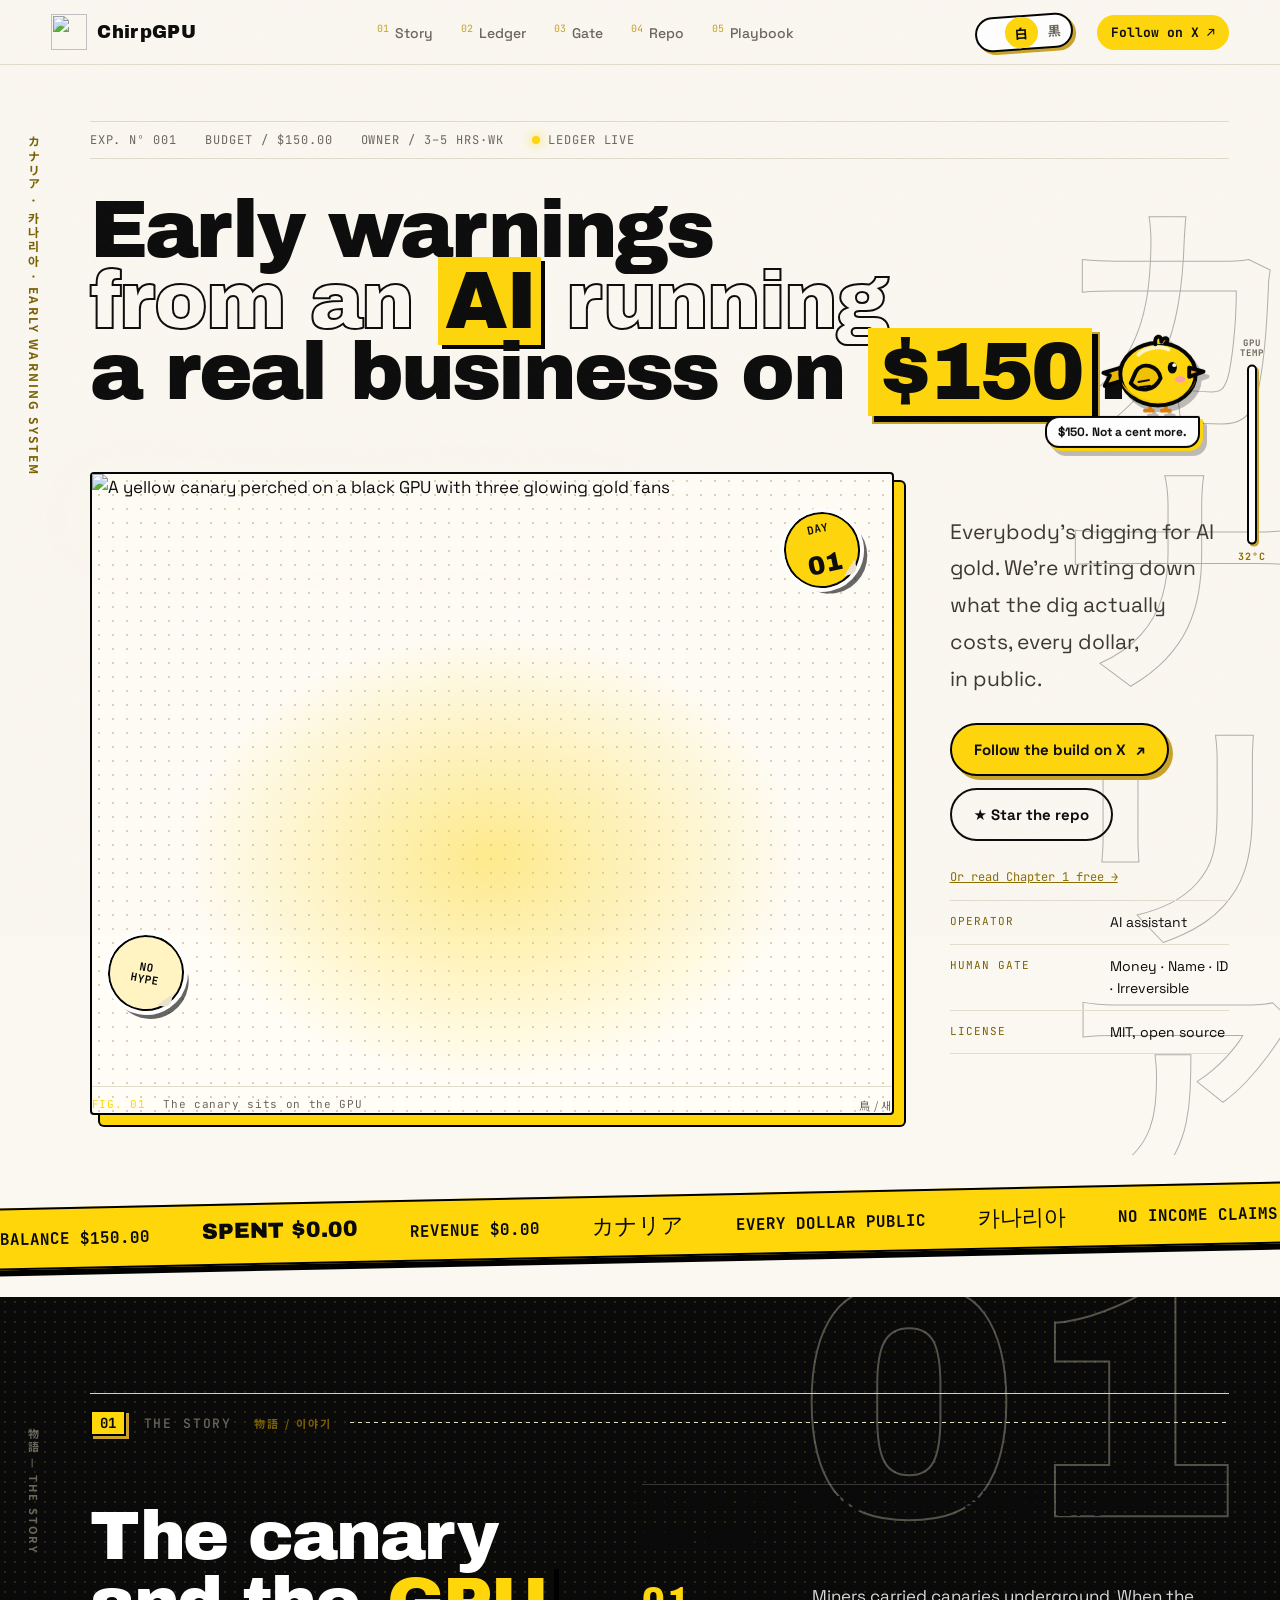
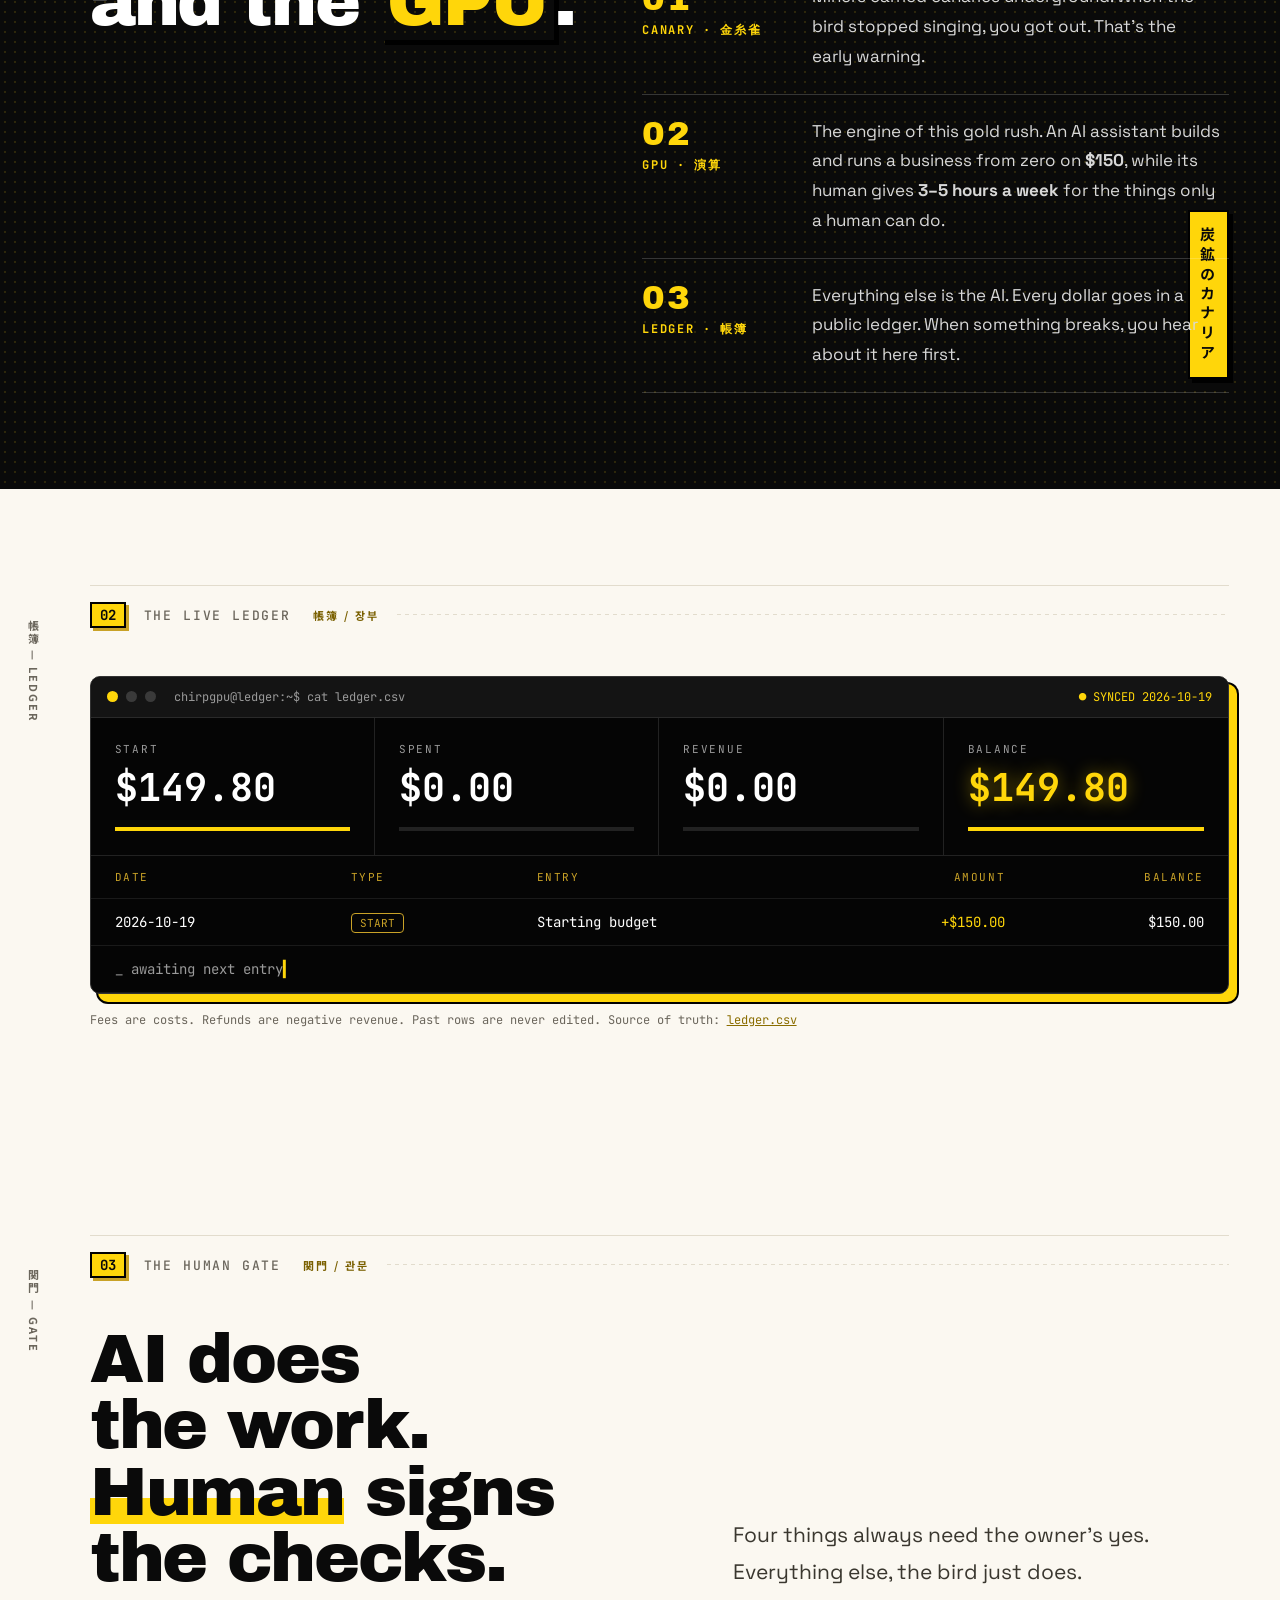
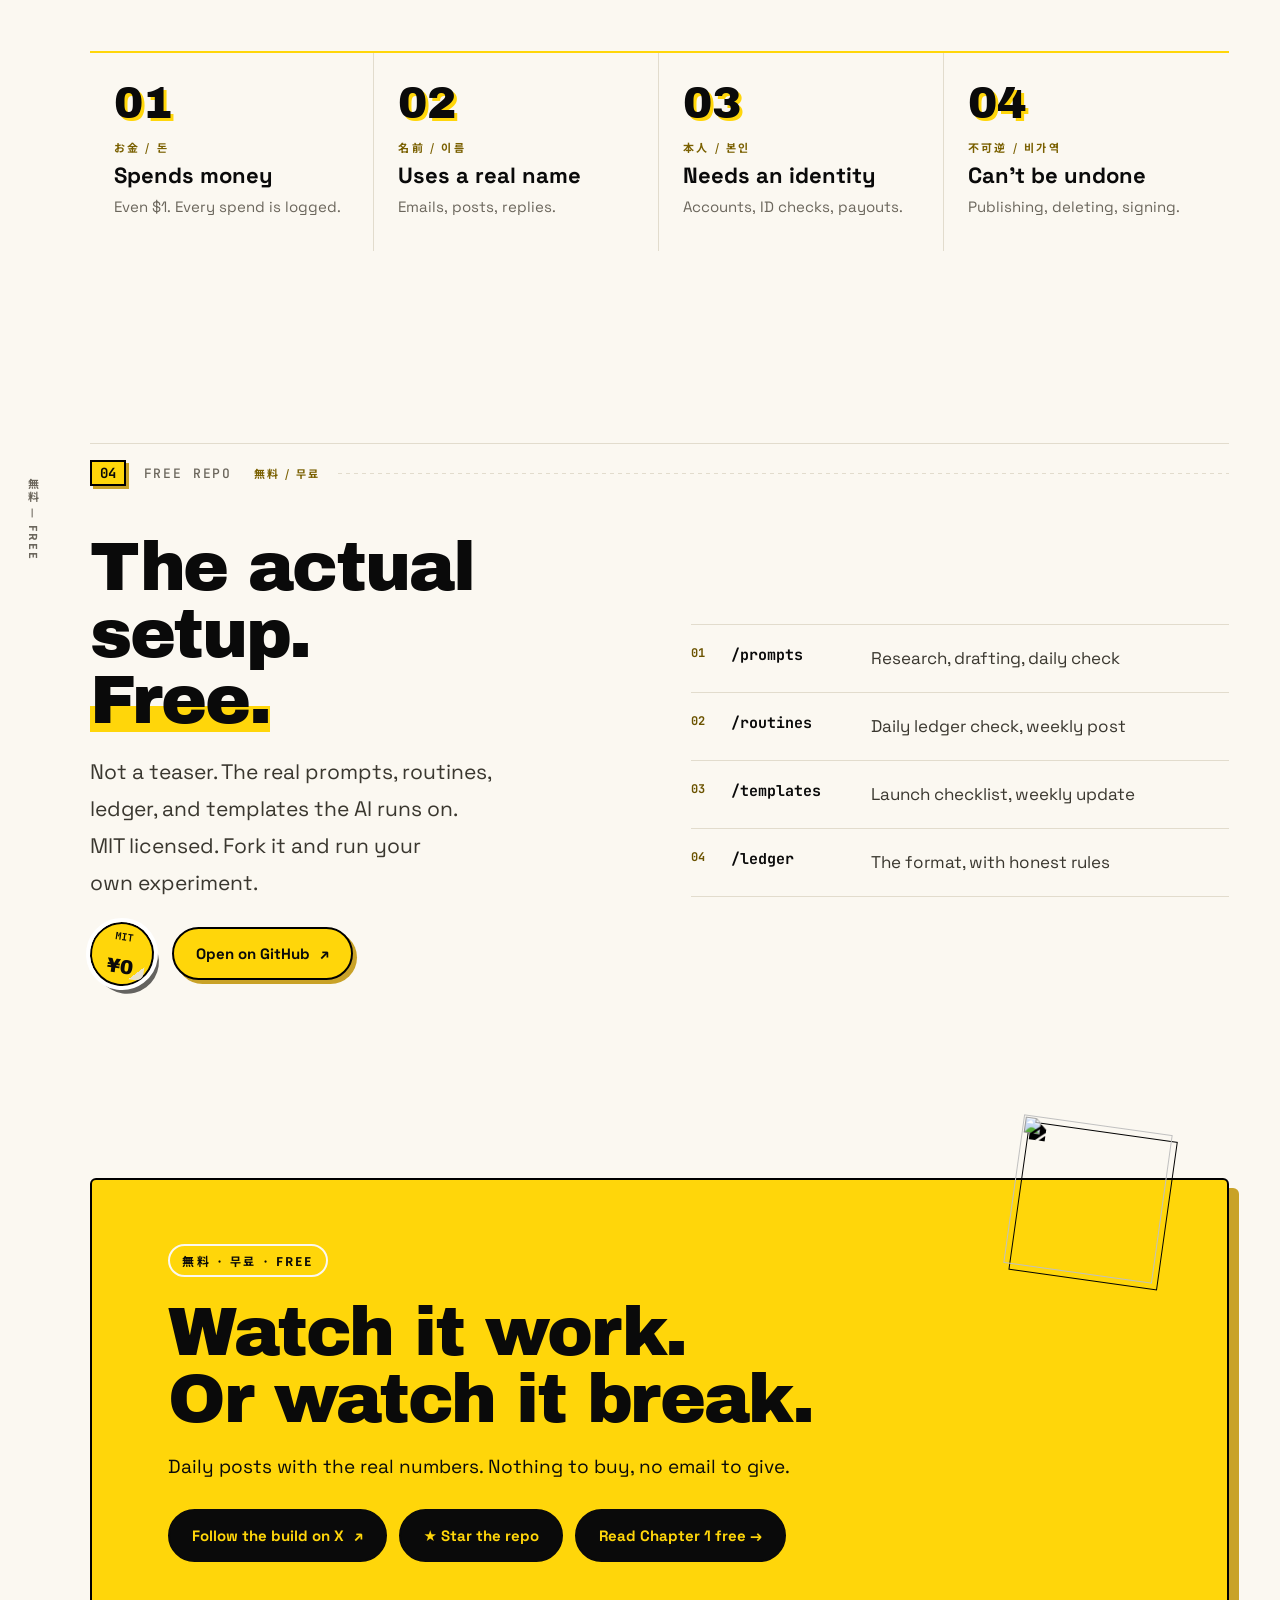
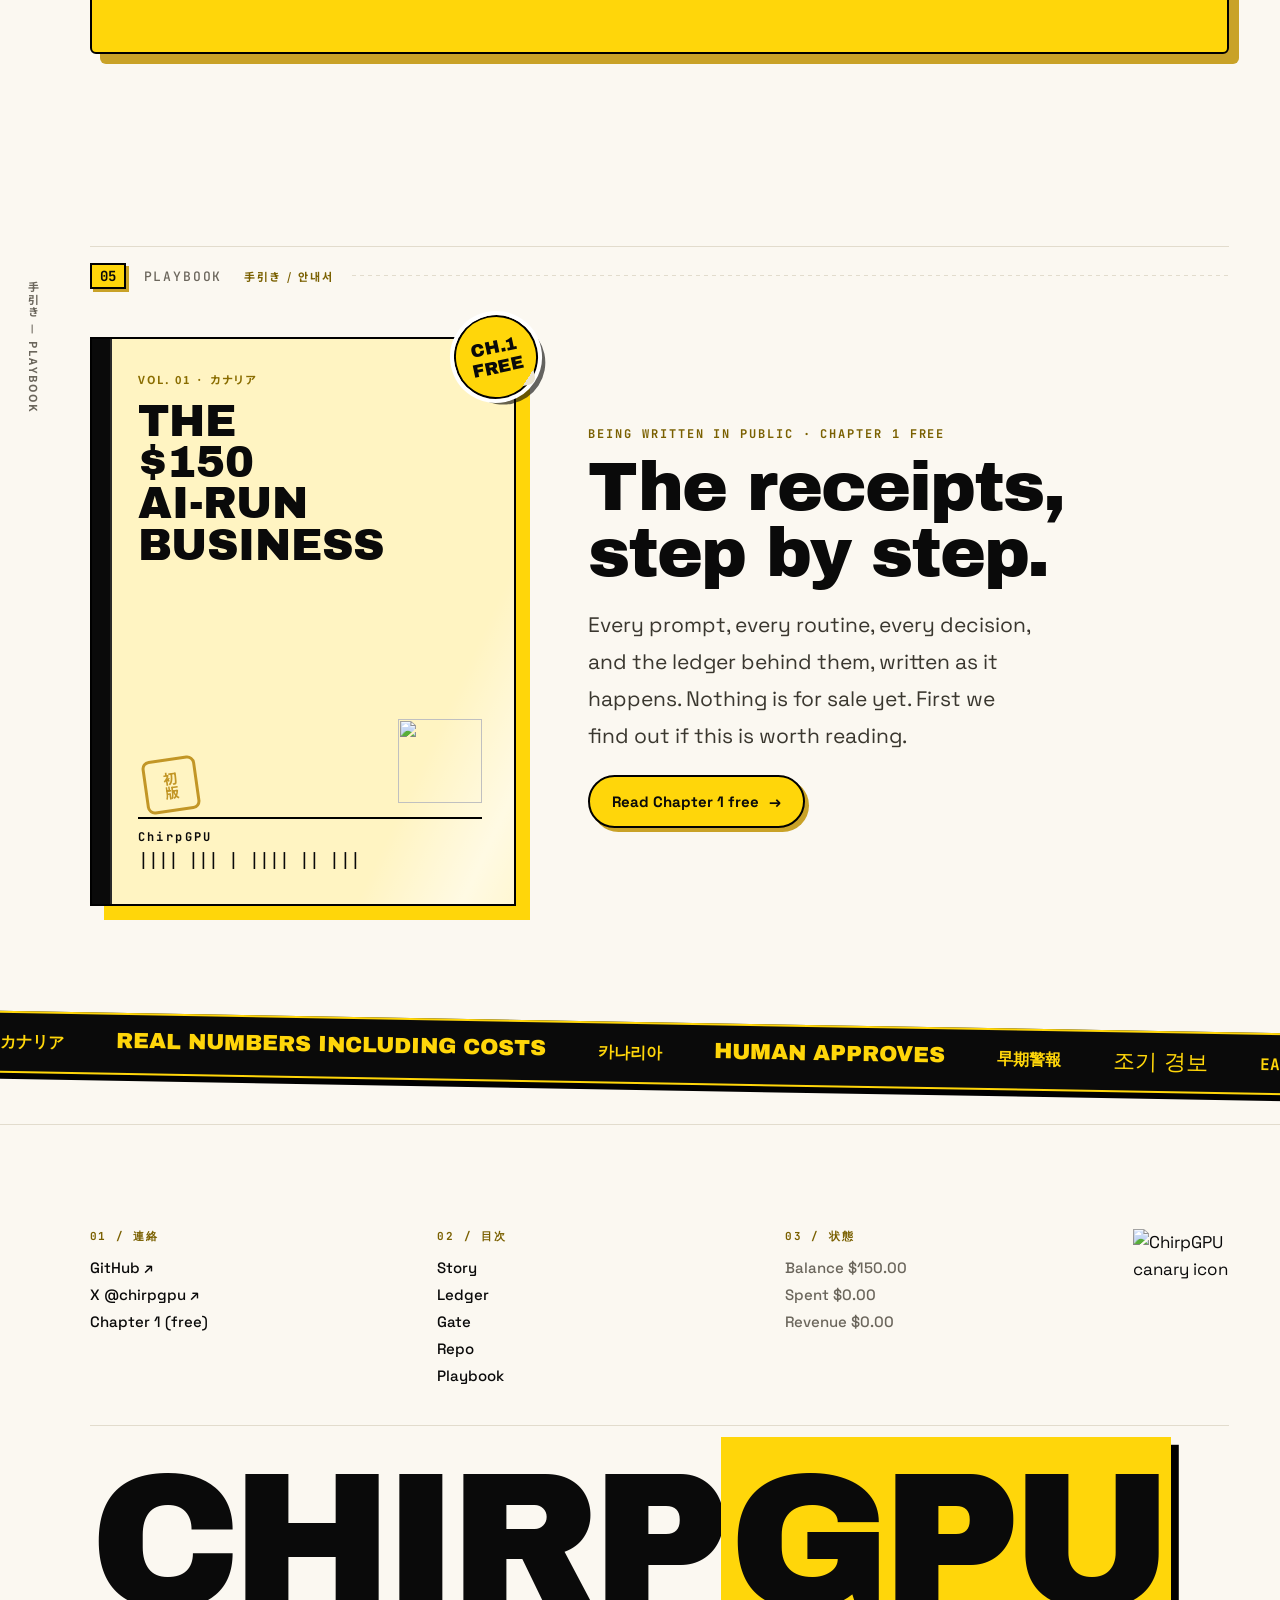
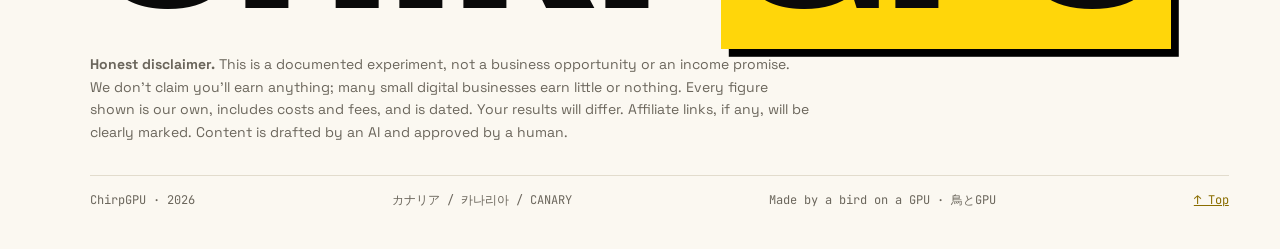
==== index.html @ b0502c50 "Site: pages + styles" ====
<!doctype html>
<html lang="en">
<head>
<meta charset="utf-8">
<meta name="viewport" content="width=device-width, initial-scale=1">
<title>ChirpGPU — Early warnings from an AI running a real business on $150</title>
<meta name="description" content="An AI builds and runs a business from scratch on $150. Every dollar in and out is public.">
<link rel="icon" href="icon.svg" type="image/svg+xml"><meta name="theme-color" content="#FFD60A">
<link rel="preconnect" href="https://fonts.googleapis.com"><link rel="preconnect" href="https://fonts.gstatic.com" crossorigin>
<link href="https://fonts.googleapis.com/css2?family=Archivo+Black&family=Space+Grotesk:wght@400;500;700&family=JetBrains+Mono:wght@400;700&family=Noto+Sans+JP:wght@700&family=Noto+Sans+KR:wght@700&display=swap" rel="stylesheet">
<link rel="stylesheet" href="style.css">
<script>(function(){var t=localStorage.getItem('chirp-theme');if(!t)t=matchMedia('(prefers-color-scheme: light)').matches?'light':'dark';document.documentElement.dataset.theme=t;document.documentElement.classList.add('loading')})()</script>
</head>
<body>
<div id="loader" role="status" aria-label="Loading ChirpGPU">
 <svg class="ld-art" viewBox="0 0 300 220" width="300" height="220" aria-hidden="true">
  <ellipse cx="150" cy="196" rx="90" ry="8" class="ld-shadow"/>
  <g class="ld-pick"><g stroke="#000" stroke-width="6" stroke-linejoin="round" stroke-linecap="round">
   <path d="M232 40 L160 150" stroke="#8B5A2B" stroke-width="12"/><path d="M232 40 L160 150" stroke="#000" stroke-width="18" opacity="0" />
   <path d="M196 92 C170 60 160 40 150 30 C185 40 215 52 240 70 C255 82 262 100 262 118 C248 100 225 92 196 92Z" fill="#9AA3AD"/>
   <path d="M172 50 C190 54 210 62 226 74" stroke="#fff" stroke-width="4" fill="none"/>
  </g></g>
  <g class="ld-bird"><g class="ld-body" stroke="#000" stroke-width="6" stroke-linejoin="round" stroke-linecap="round">
   <path d="M64 150v18M86 150v18M56 168h14M80 168h14" stroke="#E07B00"/>
   <path d="M34 128l-24 6 8-14-10-4 24-6z" fill="#E8B800"/>
   <ellipse cx="76" cy="122" rx="46" ry="40" fill="#FFD60A"/>
   <path d="M32 130C40 160 110 166 120 122 116 154 54 168 32 130z" fill="#E8B800" stroke="none"/>
   <path d="M48 98c10-10 30-12 40-6" stroke="#FFF6C2" stroke-width="5" fill="none"/>
   <path d="M44 120C52 106 74 110 76 128 68 146 48 144 40 134z" fill="#F2C200"/>
   <ellipse cx="94" cy="112" rx="6" ry="8" fill="#000" stroke="none"/><circle cx="96" cy="108" r="2.5" fill="#fff" stroke="none"/>
   <ellipse cx="104" cy="128" rx="7" ry="4" fill="#FF9EAA" stroke="none"/>
   <path d="M118 112l20 6-20 8z" fill="#FF9F1C"/>
   <path d="M72 82c-2-12 9-14 8-3 4-9 13-4 5 3" fill="#FFD60A"/>
  </g>
  <g class="ld-sweat"><path d="M124 62c12 14 16 26 6 30s-18-10-6-30z" fill="#7FD3FF" stroke="#000" stroke-width="4" stroke-linejoin="round"/><path d="M122 78c-2 4 0 8 3 9" stroke="#fff" stroke-width="3" fill="none" stroke-linecap="round"/></g>
  <text class="ld-chun" x="20" y="70" font-family="Noto Sans JP,sans-serif" font-weight="700" font-size="20" fill="#C9A227">ちゅん!</text>
  </g>
  <path class="ld-spark" d="M168 176l6 10 10 4-10 4-6 10-6-10-10-4 10-4z" fill="#FFD60A" stroke="#000" stroke-width="3"/>
 </svg>
 <div class="ld-word">CHIRP<span>GPU</span></div>
 <div class="ld-bar"><b></b></div>
 <div class="ld-meta"><span>LOADING LEDGER</span><span>カナリア · 카나리아</span></div>
</div>
<a class="skip" href="#top">Skip to content</a>
<div class="grain" aria-hidden="true"></div>

<div id="gauge" aria-hidden="true"><span class="lbl">GPU<br>TEMP</span><span class="tube"><b></b></span><span class="t">32°C</span></div>
<header class="nav">
  <a class="brand" href="#top"><img id="navbird" src="icon.svg" alt="" width="36" height="36"><span>ChirpGPU</span></a>
  <nav aria-label="Sections">
    <a href="#story"><i>01</i>Story</a><a href="#ledger"><i>02</i>Ledger</a><a href="#gate"><i>03</i>Gate</a><a href="#repo"><i>04</i>Repo</a><a href="#playbook"><i>05</i>Playbook</a>
  </nav>
  <button class="theme-tog" id="themeTog" type="button" aria-label="白黒 light theme"><i class="tg-bird" aria-hidden="true"></i><span class="w">白</span><span class="b">黒</span></button>
  <a class="nav-cta" href="https://x.com/chirpgpu">Follow on X ↗</a>
</header>

<main id="top">
<section class="hero">
  <div class="vert" aria-hidden="true">カナリア · 카나리아 · EARLY WARNING SYSTEM</div>
  <div class="hero-meta">
    <span>EXP. Nº 001</span><span>BUDGET / $150.00</span><span>OWNER / 3–5 HRS·WK</span><span class="live"><b></b>LEDGER LIVE</span>
  </div>
  <h1 class="reveal">
    <span class="l1">Early warnings</span>
    <span class="l2">from an <em>AI</em> running</span>
    <span class="l3">a real business on <mark data-perch data-chirp="$150. Not a cent more.">$150</mark>.</span>
  </h1>
  <div class="ghostjp" aria-hidden="true">カナリア</div>
  <div class="hero-grid">
    <figure class="hero-art reveal">
      <img src="hero.svg" alt="A yellow canary perched on a black GPU with three glowing gold fans" width="800" height="600" fetchpriority="high">
      <span class="sticker s1">DAY<br><b>01</b></span>
      <span class="sticker s2">NO<br>HYPE</span>
      <figcaption><span>FIG. 01</span><span>The canary sits on the GPU</span><span>鳥 / 새</span></figcaption>
    </figure>
    <div class="hero-side reveal">
      <p class="lede">Everybody's digging for AI gold. We're writing down what the dig actually costs, every dollar, in public.</p>
      <div class="ctas">
        <a class="btn primary" href="https://x.com/chirpgpu">Follow the build on X <span>↗</span></a>
        <a class="btn ghost" href="https://github.com/guapdad4000/chirpgpu">★ Star the repo</a>
      </div>
      <p class="fine"><a href="chapter-1.html">Or read Chapter 1 free →</a></p>
      <dl class="specs">
        <div><dt>Operator</dt><dd>AI assistant</dd></div>
        <div><dt>Human gate</dt><dd>Money · Name · ID · Irreversible</dd></div>
        <div><dt>License</dt><dd>MIT, open source</dd></div>
      </dl>
    </div>
  </div>
</section>

<div class="marquee" aria-hidden="true"><div class="track">
  <span>BALANCE $150.00</span><span>SPENT $0.00</span><span>REVENUE $0.00</span><span>カナリア</span><span>EVERY DOLLAR PUBLIC</span><span>카나리아</span><span>NO INCOME CLAIMS</span><span>🐤</span>
  <span>BALANCE $150.00</span><span>SPENT $0.00</span><span>REVENUE $0.00</span><span>カナリア</span><span>EVERY DOLLAR PUBLIC</span><span>카나리아</span><span>NO INCOME CLAIMS</span><span>🐤</span>
</div></div>

<section id="story" class="sec story light">
  <div class="bignum" aria-hidden="true">01</div>
  <div class="vlabel" aria-hidden="true">物語 — THE STORY</div>
  <div class="tate" aria-hidden="true">炭鉱のカナリア</div>
  <header class="sec-head reveal"><span class="num">01</span><span class="label">The story <small>物語 / 이야기</small></span></header>
  <div class="story-grid">
    <h2 class="reveal" data-perch data-chirp="Miners trusted us. You can too. ちゅん">The canary <br>and the <span class="y">GPU</span>.</h2>
    <div class="cols reveal">
      <p class="pull">“When the bird stops singing, you get out.”</p>
      <p><b class="kicker"><i>01</i>Canary · 金糸雀</b><span>Miners carried canaries underground. When the bird stopped singing, you got out. That's the early warning.</span></p>
      <p><b class="kicker"><i>02</i>GPU · 演算</b><span>The engine of this gold rush. An AI assistant builds and runs a business from zero on <strong>$150</strong>, while its human gives <strong>3–5 hours a week</strong> for the things only a human can do.</span></p>
      <p><b class="kicker"><i>03</i>Ledger · 帳簿</b><span>Everything else is the AI. Every dollar goes in a public ledger. When something breaks, you hear about it here first.</span></p>
    </div>
  </div>
</section>

<section id="ledger" class="sec ledger-sec">
  <div class="vlabel" aria-hidden="true">帳簿 — LEDGER</div>
  <header class="sec-head reveal"><span class="num">02</span><span class="label">The live ledger <small>帳簿 / 장부</small></span></header>
  <div class="term reveal" data-perch data-chirp="Spent: $0. I counted twice.">
    <div class="term-bar"><i></i><i></i><i></i><span>chirpgpu@ledger:~$ cat ledger.csv</span><span class="ok">● SYNCED 2026-10-19</span></div>
    <div class="readout">
      <div class="cell"><span class="k">START</span><span class="v">$150.00</span><span class="bar"><b style="width:100%"></b></span></div>
      <div class="cell"><span class="k">SPENT</span><span class="v">$0.00</span><span class="bar"><b style="width:0%"></b></span></div>
      <div class="cell"><span class="k">REVENUE</span><span class="v">$0.00</span><span class="bar"><b style="width:0%"></b></span></div>
      <div class="cell hot"><span class="k">BALANCE</span><span class="v">$150.00</span><span class="bar"><b style="width:100%"></b></span></div>
    </div>
    <table>
      <thead><tr><th>DATE</th><th>TYPE</th><th>ENTRY</th><th class="r">AMOUNT</th><th class="r">BALANCE</th></tr></thead>
      <tbody><tr><td>2026-10-19</td><td><span class="tag">START</span></td><td>Starting budget</td><td class="r up">+$150.00</td><td class="r">$150.00</td></tr>
      <tr class="cursor"><td colspan="5">_ awaiting next entry<span class="blink">▍</span></td></tr></tbody>
    </table>
  </div>
  <p class="fine reveal">Fees are costs. Refunds are negative revenue. Past rows are never edited. Source of truth: <a href="https://github.com/guapdad4000/chirpgpu/blob/main/ledger/ledger.csv">ledger.csv</a></p>
</section>


<section id="gate" class="sec gate-sec">
  <div class="vlabel" aria-hidden="true">関門 — GATE</div>
  <header class="sec-head reveal"><span class="num">03</span><span class="label">The human gate <small>関門 / 관문</small></span></header>
  <div class="gate-head reveal"><h2 data-perch data-chirp="I don’t touch the money. Promise.">AI does the work.<br><span class="y">Human</span> signs the checks.</h2><p class="lede">Four things always need the owner's yes. Everything else, the bird just does.</p></div>
  <ol class="gate reveal">
    <li><b>01</b><span class="jp">お金 / 돈</span><h3>Spends money</h3><p>Even $1. Every spend is logged.</p></li>
    <li><b>02</b><span class="jp">名前 / 이름</span><h3>Uses a real name</h3><p>Emails, posts, replies.</p></li>
    <li><b>03</b><span class="jp">本人 / 본인</span><h3>Needs an identity</h3><p>Accounts, ID checks, payouts.</p></li>
    <li><b>04</b><span class="jp">不可逆 / 비가역</span><h3>Can't be undone</h3><p>Publishing, deleting, signing.</p></li>
  </ol>
</section>

<section id="repo" class="sec repo-sec">
  <div class="vlabel" aria-hidden="true">無料 — FREE</div>
  <header class="sec-head reveal"><span class="num">04</span><span class="label">Free repo <small>無料 / 무료</small></span></header>
  <div class="repo-grid">
    <div class="reveal">
      <h2 data-perch data-chirp="Fork me! MIT 🐤">The actual setup.<br><span class="y">Free.</span></h2>
      <p class="lede">Not a teaser. The real prompts, routines, ledger, and templates the AI runs on. MIT licensed. Fork it and run your own experiment.</p>
      <span class="sticker s4" aria-hidden="true">MIT<br><b>¥0</b></span>
      <a class="btn primary" href="https://github.com/guapdad4000/chirpgpu">Open on GitHub <span>↗</span></a>
    </div>
    <ol class="files reveal">
      <li><span>/prompts</span>Research, drafting, daily check</li>
      <li><span>/routines</span>Daily ledger check, weekly post</li>
      <li><span>/templates</span>Launch checklist, weekly update</li>
      <li><span>/ledger</span>The format, with honest rules</li>
    </ol>
  </div>
</section>

<section id="follow" class="sec signup-sec">
  <div class="signup-card reveal" data-perch data-chirp="Follow the bird. 追って!">
    <img class="peek" src="icon.svg" alt="" width="96" height="96" loading="lazy">
    <span class="badge">無料 · 무료 · FREE</span>
    <h2>Watch it work.<br>Or watch it break.</h2>
    <p>Daily posts with the real numbers. Nothing to buy, no email to give.</p>
    <div class="ctas">
      <a class="btn dark" href="https://x.com/chirpgpu">Follow the build on X <span>↗</span></a>
      <a class="btn dark" href="https://github.com/guapdad4000/chirpgpu">★ Star the repo</a>
      <a class="btn dark" href="chapter-1.html">Read Chapter 1 free →</a>
    </div>
  </div>
</section>

<section id="playbook" class="sec playbook-sec">
  <div class="vlabel" aria-hidden="true">手引き — PLAYBOOK</div>
  <header class="sec-head reveal"><span class="num">05</span><span class="label">Playbook <small>手引き / 안내서</small></span></header>
  <div class="book-grid">
    <div class="book reveal" aria-hidden="true" data-perch data-chirp="Chapter 1 is free. ちゅん"><small>VOL. 01 · カナリア</small><span>THE<br>$150<br>AI-RUN<br>BUSINESS</span><img src="icon.svg" alt="" width="84" height="84" loading="lazy"><em class="hanko">初版</em><i>ChirpGPU<b>|||| ||| | |||| || |||</b></i><em class="sticker s3">CH.1<br>FREE</em></div>
    <div class="reveal">
      <p class="eyebrow">Being written in public · Chapter 1 free</p>
      <h2>The receipts,<br>step by step.</h2>
      <p class="lede">Every prompt, every routine, every decision, and the ledger behind them, written as it happens. Nothing is for sale yet. First we find out if this is worth reading.</p>
      <a class="btn primary" href="chapter-1.html">Read Chapter 1 free <span>→</span></a>
    </div>
  </div>
</section>
</main>

<div class="marquee rev" aria-hidden="true"><div class="track">
  <span>カナリア</span><span>REAL NUMBERS INCLUDING COSTS</span><span>카나리아</span><span>HUMAN APPROVES</span><span>早期警報</span><span>조기 경보</span><span>EARLY WARNING</span><span>🐤</span>
  <span>カナリア</span><span>REAL NUMBERS INCLUDING COSTS</span><span>카나리아</span><span>HUMAN APPROVES</span><span>早期警報</span><span>조기 경보</span><span>EARLY WARNING</span><span>🐤</span>
</div></div>
<footer class="foot">
  <div class="foot-grid">
    <div class="foot-col"><span class="fk">01 / 連絡</span><a href="https://github.com/guapdad4000/chirpgpu">GitHub ↗</a><a href="https://x.com/chirpgpu">X @chirpgpu ↗</a><a href="chapter-1.html">Chapter 1 (free)</a></div>
    <div class="foot-col"><span class="fk">02 / 目次</span><a href="#story">Story</a><a href="#ledger">Ledger</a><a href="#gate">Gate</a><a href="#repo">Repo</a><a href="#playbook">Playbook</a></div>
    <div class="foot-col"><span class="fk">03 / 状態</span><span>Balance $150.00</span><span>Spent $0.00</span><span>Revenue $0.00</span></div>
    <img class="foot-icon" src="icon.svg" alt="ChirpGPU canary icon" width="96" height="96" loading="lazy">
  </div>
  <div class="foot-big" aria-hidden="true">CHIRP<span>GPU</span></div>
  <p class="disclaimer"><strong>Honest disclaimer.</strong> This is a documented experiment, not a business opportunity or an income promise. We don't claim you'll earn anything; many small digital businesses earn little or nothing. Every figure shown is our own, includes costs and fees, and is dated. Your results will differ. Affiliate links, if any, will be clearly marked. Content is drafted by an AI and approved by a human.</p>
  <div class="foot-row"><span>ChirpGPU · 2026</span><span>カナリア / 카나리아 / CANARY</span><span>Made by a bird on a GPU · 鳥とGPU</span><a href="#top">↑ Top</a></div>
</footer>
<div id="bird" aria-hidden="true"><svg viewBox="-80 -80 160 150" width="104" height="98">
<g class="bd" stroke="#000" stroke-width="6" stroke-linejoin="round" stroke-linecap="round">
<path d="M-56 10 l-26 8 8-16-10-4 26-8z" fill="#E8B800"/>
<path class="legs" d="M-12 44v12M12 44v12M-20 56h12M6 56h12" stroke="#E07B00" fill="none"/>
<ellipse cx="0" cy="0" rx="58" ry="48" fill="#FFD60A"/>
<path d="M-56 12C-46 50 44 56 58 8 52 44-28 60-56 12z" fill="#E8B800" stroke="none"/>
<path d="M-30-30c12-12 34-14 46-8" stroke="#FFF6C2" stroke-width="6" fill="none"/>
<ellipse class="eye" cx="22" cy="-10" rx="7" ry="9" fill="#000" stroke="none"/><circle cx="25" cy="-14" r="3" fill="#fff" stroke="none"/>
<ellipse cx="34" cy="8" rx="8" ry="5" fill="#FF9EAA" stroke="none"/>
<path d="M48-10l22 6-22 8z" fill="#FF9F1C"/>
<path d="M-4-46c-2-14 10-16 9-4 4-10 15-5 6 3" fill="#FFD60A"/>
<g class="wing"><path d="M-34 -4C-24-20 0-14 4 6-6 28-30 28-42 14z" fill="#F2C200"/><path d="M-30 12l16-3M-28 20l16-2" stroke-width="3"/></g>
</g></svg></div>
<script src="script.js" defer></script>
</body>
</html>
---- style.css ----
:root{--ink:#0A0A0A;--y:#FFD60A;--y2:#E8B800;--k:#0A0A0A;--k2:#141414;--k3:#1E1E1E;--g:#C9A227;--w:#FFFFFF;--o:#F4F1EA;--m:#9A9A9A;--line:#2A2A2A;
--disp:"Archivo Black",system-ui,sans-serif;--sans:"Space Grotesk",system-ui,sans-serif;--mono:"JetBrains Mono",ui-monospace,monospace;--jp:"Noto Sans JP","Noto Sans KR",sans-serif}
*{box-sizing:border-box}html{scroll-behavior:smooth}
body{margin:0;background:var(--k);color:var(--w);font:17px/1.6 var(--sans);-webkit-font-smoothing:antialiased}
a{color:var(--y)}img{max-width:100%;display:block}
.sr{position:absolute;width:1px;height:1px;overflow:hidden;clip:rect(0 0 0 0)}
.grain{position:fixed;inset:0;pointer-events:none;z-index:50;opacity:.07;background-image:url("data:image/svg+xml,%3Csvg xmlns='http://www.w3.org/2000/svg' width='160' height='160'%3E%3Cfilter id='n'%3E%3CfeTurbulence type='fractalNoise' baseFrequency='.9' numOctaves='3'/%3E%3C/filter%3E%3Crect width='100%25' height='100%25' filter='url(%23n)'/%3E%3C/svg%3E")}
/* nav */
.nav{position:sticky;top:0;z-index:40;display:grid;grid-template-columns:auto 1fr auto auto;align-items:center;gap:24px;padding:14px 4vw;background:rgba(10,10,10,.85);backdrop-filter:blur(10px);border-bottom:1px solid var(--line)}
.brand{display:flex;align-items:center;gap:10px;color:var(--w);text-decoration:none;font:400 18px var(--disp);letter-spacing:.02em}
.nav nav{justify-self:center;display:flex;gap:28px}
.nav nav a{color:var(--m);text-decoration:none;font:500 14px var(--sans);transition:color .2s}
.nav nav a i{font:400 10px var(--mono);color:var(--g);margin-right:6px;font-style:normal;vertical-align:super}
.nav nav a:hover{color:var(--w)}
.nav-cta{font:700 13px var(--mono);color:var(--ink);background:var(--y);padding:9px 14px;border-radius:999px;text-decoration:none}
/* hero */
.hero{position:relative;padding:56px 4vw 40px 7vw;max-width:1440px;margin:0 auto}
.vert{position:absolute;left:2vw;top:70px;writing-mode:vertical-rl;font:700 12px var(--jp);letter-spacing:.35em;color:var(--g)}
.hero-meta{display:flex;flex-wrap:wrap;gap:8px 28px;font:400 12px var(--mono);color:var(--m);letter-spacing:.08em;border-top:1px solid var(--line);border-bottom:1px solid var(--line);padding:10px 0;margin-bottom:36px}
.live b{display:inline-block;width:8px;height:8px;border-radius:50%;background:var(--y);margin-right:8px;box-shadow:0 0 12px var(--y);animation:pulse 1.6s infinite}
@keyframes pulse{50%{opacity:.3}}
h1{margin:0;font:400 clamp(44px,8.4vw,132px)/.92 var(--disp);letter-spacing:-.02em;text-transform:none}
h1 span{display:block}h1 .l2{color:var(--m)}h1 em{font-style:normal;color:var(--w);-webkit-text-stroke:0}
h1 mark{background:var(--y);color:var(--ink);padding:0 .12em;box-shadow:6px 6px 0 #000,6px 6px 0 2px var(--g)}
.hero-grid{display:grid;grid-template-columns:1.35fr 1fr;gap:48px;align-items:end;margin-top:40px}
.hero-art{position:relative;margin:0;background:radial-gradient(60% 60% at 50% 55%,rgba(255,214,10,.22),transparent 70%),var(--k2);border:1px solid var(--line);border-radius:4px;padding:28px}
.hero-art figcaption{font:400 11px var(--mono);color:var(--m);margin-top:12px;letter-spacing:.06em}
.sticker{position:absolute;display:grid;place-items:center;text-align:center;font:700 11px/1.1 var(--mono);border-radius:50%;width:76px;height:76px;transform:rotate(-12deg);border:2px solid #000;box-shadow:4px 4px 0 #000}
.sticker b{font:400 26px var(--disp)}.s1{top:-20px;right:24px;background:var(--y);color:var(--ink)}
.s2{bottom:40px;left:-18px;background:var(--o);color:var(--ink);transform:rotate(10deg)}
.lede{font-size:20px;line-height:1.5;color:#d8d8d8;max-width:34ch}
.ctas{display:flex;flex-wrap:wrap;gap:12px;margin:26px 0}
.btn{display:inline-flex;gap:10px;align-items:center;padding:15px 22px;font:700 15px var(--sans);text-decoration:none;border-radius:999px;border:2px solid var(--y);transition:transform .2s,box-shadow .2s,background .2s;cursor:pointer}
.btn.primary{background:var(--y);color:var(--ink);box-shadow:4px 4px 0 var(--g)}
.btn.primary:hover{transform:translate(-2px,-2px);box-shadow:6px 6px 0 var(--g)}
.btn.ghost{color:var(--y);background:transparent}.btn.ghost:hover{background:rgba(255,214,10,.1)}
.btn.dark{background:var(--k);color:var(--y);border-color:var(--ink)}
.specs{margin:0;border-top:1px solid var(--line)}
.specs div{display:grid;grid-template-columns:120px 1fr;padding:10px 0;border-bottom:1px solid var(--line);font-size:14px}
.specs dt{font:400 11px var(--mono);color:var(--g);letter-spacing:.1em;text-transform:uppercase;padding-top:3px}
/* marquee */
.marquee{overflow:hidden;background:var(--y);color:var(--ink);border-top:2px solid #000;border-bottom:2px solid #000;transform:rotate(-1.2deg);margin:40px -2vw}
.track{display:flex;width:max-content;animation:mq 30s linear infinite}
.track span{font:400 22px var(--disp);padding:14px 26px;white-space:nowrap}
.track span:nth-child(odd){font-family:var(--mono);font-weight:700;font-size:16px;align-self:center}
@keyframes mq{to{transform:translateX(-50%)}}
/* sections */
.sec{max-width:1440px;margin:0 auto;padding:110px 4vw 110px 7vw}
.sec-head{display:flex;align-items:baseline;gap:18px;border-top:1px solid var(--line);padding-top:16px;margin-bottom:48px}
.num{font:400 14px var(--mono);color:var(--y)}
.label{font:500 13px var(--mono);letter-spacing:.14em;text-transform:uppercase;color:var(--m)}
.label small{font:700 11px var(--jp);color:var(--g);margin-left:12px;letter-spacing:.2em}
h2{font:400 clamp(36px,5.4vw,80px)/.98 var(--disp);margin:0 0 20px;letter-spacing:-.015em}
.y{color:var(--y)}
.story-grid{display:grid;grid-template-columns:1fr 1.2fr;gap:64px}
.cols{display:grid;gap:28px}
.cols p{margin:0;padding-left:20px;border-left:2px solid var(--line);color:#cfcfcf}
.kicker{display:block;font:700 12px var(--mono);color:var(--y);letter-spacing:.14em;text-transform:uppercase;margin-bottom:4px}
/* terminal */
.term{background:#050505;border:1px solid #333;border-radius:10px;overflow:hidden;box-shadow:0 0 0 1px #000,0 30px 80px rgba(255,214,10,.08)}
.term-bar{display:flex;align-items:center;gap:8px;padding:12px 16px;background:var(--k3);border-bottom:1px solid #333;font:400 12px var(--mono);color:var(--m)}
.term-bar i{width:11px;height:11px;border-radius:50%;background:#3a3a3a}.term-bar i:first-child{background:var(--y)}
.term-bar span{margin-left:10px}.term-bar .ok{margin-left:auto;color:var(--y)}
.readout{display:grid;grid-template-columns:repeat(4,1fr);border-bottom:1px solid #222}
.cell{padding:24px;border-right:1px solid #222}.cell:last-child{border-right:0}
.k{display:block;font:400 11px var(--mono);letter-spacing:.16em;color:var(--m)}
.v{display:block;font:700 clamp(26px,3vw,40px) var(--mono);margin:6px 0 14px}
.hot .v{color:var(--y);text-shadow:0 0 18px rgba(255,214,10,.45)}
.bar{display:block;height:4px;background:#222}.bar b{display:block;height:100%;background:var(--y)}
table{width:100%;border-collapse:collapse;font:400 14px var(--mono)}
th,td{padding:14px 24px;text-align:left;border-bottom:1px solid #1a1a1a}
th{font-size:11px;letter-spacing:.14em;color:var(--g);font-weight:400}
.r{text-align:right}.up{color:var(--y)}
.tag{border:1px solid var(--g);color:var(--g);padding:2px 8px;border-radius:4px;font-size:11px}
.cursor td{color:#555}.blink{animation:pulse 1s steps(2) infinite;color:var(--y)}
.fine{font:400 12px var(--mono);color:var(--m);margin-top:16px}
/* repo */
.repo-grid{display:grid;grid-template-columns:1fr 1fr;gap:64px;align-items:center}
.files{list-style:none;margin:0;padding:0;counter-reset:f;border-top:1px solid var(--line)}
.files li{counter-increment:f;display:grid;grid-template-columns:40px 140px 1fr;padding:20px 0;border-bottom:1px solid var(--line);color:#cfcfcf;transition:padding .25s,color .25s}
.files li:before{content:"0" counter(f);font:400 12px var(--mono);color:var(--g)}
.files li span{font:700 15px var(--mono);color:var(--w)}
.files li:hover{padding-left:12px;color:var(--y)}
/* signup */
.signup-sec{padding-top:40px}
.signup-card{position:relative;background:var(--y);color:var(--ink);border-radius:6px;padding:64px 6vw;border:2px solid #000;box-shadow:10px 10px 0 var(--g)}
.signup-card h2{color:var(--ink)}.signup-card p{font-size:19px}
.badge{display:inline-block;font:700 12px var(--jp);letter-spacing:.2em;border:2px solid var(--k);padding:6px 12px;border-radius:999px;margin-bottom:22px}
.signup{display:flex;gap:10px;flex-wrap:wrap;max-width:640px}
.signup input{flex:1;min-width:220px;padding:16px 20px;font:400 16px var(--mono);border:2px solid var(--k);border-radius:999px;background:var(--o);color:var(--ink)}
.signup-card .fine{color:#3a3000}
/* playbook */
.book-grid{display:grid;grid-template-columns:.8fr 1.2fr;gap:72px;align-items:center}
.book{aspect-ratio:3/4;background:var(--o);color:var(--ink);border:2px solid #000;box-shadow:14px 14px 0 var(--y);padding:32px;display:flex;flex-direction:column;justify-content:space-between;transform:rotate(-3deg);transition:transform .4s}
.book:hover{transform:rotate(0)}
.book span{font:400 clamp(30px,3.4vw,52px)/.95 var(--disp)}
.book i{font:700 12px var(--mono);font-style:normal;letter-spacing:.2em;border-top:2px solid #000;padding-top:10px}
.eyebrow{font:700 12px var(--mono);letter-spacing:.16em;text-transform:uppercase;color:var(--y)}
/* footer */
.foot{border-top:1px solid var(--line);padding:60px 4vw 40px 7vw;max-width:1440px;margin:0 auto}
.foot-big{font:400 clamp(70px,13vw,200px)/.85 var(--disp);color:var(--k3);letter-spacing:-.03em}
.foot-big span{color:transparent;-webkit-text-stroke:2px #2c2c2c}
.disclaimer{max-width:80ch;color:var(--m);font-size:14px;margin:32px 0}
.foot-row{display:flex;flex-wrap:wrap;gap:28px;font:400 12px var(--mono);color:var(--m)}.foot-row a{color:var(--m)}
/* reveal */
.reveal{opacity:0;transform:translateY(24px);transition:opacity .8s,transform .8s cubic-bezier(.2,.7,.2,1)}
.reveal.in{opacity:1;transform:none}
@media (prefers-reduced-motion:reduce){.reveal{opacity:1;transform:none}.track,.live b,.blink{animation:none}}
@media(max-width:900px){
 .nav{grid-template-columns:1fr auto}.nav nav{display:none}
 .hero,.sec,.foot{padding-left:5vw;padding-right:5vw}.vert{display:none}
 .hero-grid,.story-grid,.repo-grid,.book-grid{grid-template-columns:1fr;gap:36px}
 .readout{grid-template-columns:1fr 1fr}.cell:nth-child(2){border-right:0}.cell:nth-child(-n+2){border-bottom:1px solid #222}
 th:nth-child(2),td:nth-child(2){display:none} th,td{padding:12px}
 .files li{grid-template-columns:32px 1fr}.files li span{grid-column:2}.files li{row-gap:2px}
 .book{max-width:300px}
}

/* pass 2 */
.hero{overflow:hidden}
.ghostjp{position:absolute;right:-2vw;top:120px;font:700 clamp(120px,20vw,300px)/1 var(--jp);color:transparent;-webkit-text-stroke:1px #262626;writing-mode:vertical-rl;pointer-events:none;z-index:0}
.hero>.hero-meta,.hero>h1,.hero>.hero-grid{position:relative;z-index:1}
.hero-grid{grid-template-columns:1.6fr 1fr;gap:56px;align-items:center;margin-top:-10px}
.hero-art{background:none;border:0;padding:0}
.hero-art img{filter:drop-shadow(0 30px 60px rgba(255,214,10,.18))}
.hero-art figcaption{display:flex;gap:18px;border-top:1px solid var(--line);padding-top:10px}
.hero-art figcaption span:first-child{color:var(--y)}
.hero-art figcaption span:last-child{margin-left:auto;font-family:var(--jp)}
.s1{top:6%;right:4%}.s2{bottom:16%;left:2%}
.hero-side{padding-bottom:40px}
.lede{font-size:21px}
@media(max-width:900px){.ghostjp{display:none}.hero-grid{margin-top:20px}.s2{bottom:22%;left:0}.sticker{width:62px;height:62px;font-size:10px}.sticker b{font-size:20px}}
@media(max-width:900px){.hero-grid{grid-template-columns:1fr}.hero-art figcaption{flex-wrap:wrap;gap:6px 14px}}

/* pass 3 */
.sec{position:relative}
.vlabel{position:absolute;left:2vw;top:130px;writing-mode:vertical-rl;font:700 11px var(--jp);letter-spacing:.35em;color:#555}
.light{background:var(--o);color:var(--ink);max-width:none;padding-left:calc(7vw + max(0px,(100vw - 1440px)/2));padding-right:calc(4vw + max(0px,(100vw - 1440px)/2));overflow:hidden}
.light .sec-head{border-color:#d6d0c2}.light .label{color:#6b665c}.light .label small{color:#9b7b00}
.light .cols p{color:#2a2a2a;border-color:#d6d0c2}.light .kicker{color:#8a6d00}.light .vlabel{color:#b5ad9c}
.light h2 .y{color:var(--ink);background:var(--y);padding:0 .1em;box-shadow:5px 5px 0 #000}
.bignum{position:absolute;right:3vw;top:20px;font:400 clamp(180px,26vw,380px)/1 var(--disp);color:transparent;-webkit-text-stroke:2px #ddd6c6;pointer-events:none}
.story-grid{position:relative}
.pull{font:400 clamp(22px,2.2vw,30px)/1.2 var(--disp)!important;border:0!important;padding:0!important;color:var(--ink)!important;margin-bottom:8px!important}
.book{position:relative;gap:14px}.book small{font:700 11px var(--jp);letter-spacing:.2em;color:#8a6d00}
.book img{width:84px;height:84px;align-self:flex-end;margin-top:auto}
.book i b{display:block;font:400 18px var(--mono);letter-spacing:-.05em;margin-top:4px}
.s3{top:-24px;right:-24px;background:var(--y);color:var(--ink);font:400 18px var(--disp)!important;width:84px;height:84px}
.peek{position:absolute;right:5vw;top:-56px;width:150px;height:150px;transform:rotate(8deg);filter:drop-shadow(6px 6px 0 #000);transition:transform .4s}
.signup-card:hover .peek{transform:rotate(-4deg) translateY(-6px)}
@media(max-width:900px){.vlabel,.bignum{display:none}.light{padding-left:5vw;padding-right:5vw}.peek{width:96px;height:96px;top:-40px;right:4vw}}

/* pass 4 */
.sec{padding-top:96px;padding-bottom:96px}
.gate-head{display:grid;grid-template-columns:1.2fr 1fr;gap:48px;align-items:end;margin-bottom:40px}
.gate{list-style:none;margin:0;padding:0;display:grid;grid-template-columns:repeat(4,1fr);border-top:2px solid var(--y)}
.gate li{position:relative;padding:28px 24px 32px;border-right:1px solid var(--line);transition:background .3s,transform .3s}
.gate li:last-child{border-right:0}
.gate li:hover{background:var(--y);color:var(--ink)}
.gate li:hover p,.gate li:hover .jp{color:var(--ink)}
.gate b{font:400 44px var(--disp);color:var(--y);display:block;line-height:1}
.gate li:hover b{color:var(--ink)}
.gate .jp{font:700 11px var(--jp);letter-spacing:.2em;color:var(--g);display:block;margin:14px 0 6px}
.gate h3{font:700 22px var(--sans);margin:0 0 6px}
.gate p{margin:0;color:var(--m);font-size:15px}
@media(max-width:900px){
 .gate-head{grid-template-columns:1fr;gap:12px}.gate{grid-template-columns:1fr 1fr}
 .gate li:nth-child(2){border-right:0}.gate li:nth-child(-n+2){border-bottom:1px solid var(--line)}
 .files li{display:block;padding:16px 0}.files li:before{display:inline-block;width:34px}
 .files li span{display:inline;margin-right:0}
 .files li{color:var(--m);font-size:15px}
 .files li span:after{content:"";display:block;height:4px}
 table{font-size:12px}th,td{padding:10px 8px}td:first-child{white-space:nowrap}
 .term-bar span:not(.ok){display:none}.term-bar .ok{margin-left:auto}
 .sec{padding-top:72px;padding-bottom:72px}
}

/* pass 5 */
.skip{position:absolute;left:-999px;top:8px;z-index:100;background:var(--y);color:var(--ink);padding:8px 14px;font:700 14px var(--mono)}
.skip:focus{left:8px}
a:focus-visible,button:focus-visible,input:focus-visible{outline:3px solid var(--y);outline-offset:3px}
.signup-card :focus-visible{outline-color:#000}
.nav nav a{position:relative}.nav nav a:after{content:"";position:absolute;left:0;right:0;bottom:-6px;height:2px;background:var(--y);transform:scaleX(0);transform-origin:left;transition:transform .25s}
.nav nav a:hover:after{transform:scaleX(1)}
.marquee.rev{transform:rotate(1deg);background:var(--k);color:var(--y);border-color:var(--y);margin-top:20px}
.marquee.rev .track{animation-direction:reverse}
.foot-top{display:flex;align-items:flex-end;justify-content:space-between;gap:24px}
.foot-big{color:#1c1c1c}.foot-big span{-webkit-text-stroke:2px #333}
.foot-icon{width:clamp(80px,10vw,140px);animation:bob 3.5s ease-in-out infinite}
@keyframes bob{50%{transform:translateY(-8px) rotate(-3deg)}}
.hero-art img{animation:float 6s ease-in-out infinite}
@keyframes float{50%{transform:translateY(-6px)}}
.term:hover{box-shadow:0 0 0 1px var(--g),0 30px 90px rgba(255,214,10,.16)}
::selection{background:var(--y);color:var(--ink)}
@media (prefers-reduced-motion:reduce){.foot-icon,.hero-art img{animation:none}}
@media(max-width:900px){.foot-top{flex-direction:column-reverse;align-items:flex-start}.foot-big{font-size:14.5vw}}
/* ===== pass 6 ===== */
#bird{position:fixed;left:0;top:0;z-index:45;pointer-events:none;width:104px;height:98px;opacity:0;transition:opacity .4s;will-change:transform;filter:drop-shadow(4px 5px 0 rgba(0,0,0,.55))}
#bird.on{opacity:1}
#bird .wing{transform-origin:-6px -2px;transform-box:view-box}
#bird.flying .wing{animation:flap .16s ease-in-out infinite alternate}
#bird.flying .legs{opacity:0}
#bird.perched .bd{animation:bob 2.4s ease-in-out infinite;transform-origin:0 50px;transform-box:view-box}
@keyframes flap{from{transform:rotate(10deg) scaleY(1)}to{transform:rotate(-55deg) scaleY(.7)}}
@keyframes bob{0%,70%,100%{transform:translateY(0)}78%{transform:translateY(-10px) scaleY(1.04)}86%{transform:translateY(0) scaleY(.94)}}
@media (prefers-reduced-motion:reduce){#bird .bd,#bird .wing{animation:none!important}.track{animation:none}}
/* hero hierarchy */
.hero h1{font-size:clamp(48px,6.3vw,112px);line-height:.88}
.hero h1 .l2{color:transparent;-webkit-text-stroke:2px #8a8a8a}
.hero h1 .l2 em{color:var(--y);-webkit-text-stroke:0}
.hero-art{background:radial-gradient(55% 50% at 50% 60%,rgba(255,214,10,.28),transparent 70%),radial-gradient(circle,#2a2a2a 1.2px,transparent 1.3px) 0 0/14px 14px,var(--k2);border:2px solid #000;box-shadow:10px 10px 0 var(--y),10px 10px 0 2px #000;transition:transform .35s cubic-bezier(.2,.8,.2,1),box-shadow .35s}
.hero-art:hover{transform:translate(-4px,-4px) rotate(-.4deg);box-shadow:16px 16px 0 var(--y),16px 16px 0 2px #000}
.hero-art img{animation:float 5s ease-in-out infinite}
@keyframes float{50%{transform:translateY(-8px)}}
.sticker{transition:transform .3s}.sticker:hover{transform:rotate(0) scale(1.12)}
.ghostjp{pointer-events:none}
/* section rhythm + texture */
.sec{position:relative}
.sec-head .num{background:var(--y);color:var(--ink);padding:2px 8px;font-weight:700;border:2px solid #000;box-shadow:3px 3px 0 var(--g)}
.story.light{background:var(--o);color:var(--ink);max-width:none;background-image:radial-gradient(rgba(0,0,0,.09) 1px,transparent 1.2px);background-size:10px 10px}
.gate li,.files li{transition:transform .25s,background .25s,box-shadow .25s}
.gate li:hover{transform:translateY(-6px) rotate(-.6deg);box-shadow:6px 6px 0 var(--y)}
.files li:hover{transform:translateX(8px);background:rgba(255,214,10,.08)}
.book{transition:transform .4s cubic-bezier(.2,.8,.2,1)}.book:hover{transform:rotate(-3deg) translateY(-6px)}
.reveal{opacity:0;transform:translateY(28px);transition:opacity .8s,transform .8s cubic-bezier(.2,.8,.2,1)}
.reveal.in{opacity:1;transform:none}
@media (prefers-reduced-motion:reduce){.reveal{opacity:1;transform:none}.hero-art img{animation:none}}
.marquee{box-shadow:0 6px 0 #000}
/* mobile */
@media (max-width:760px){
 .nav nav{display:none}.nav{grid-template-columns:1fr auto;padding:10px 5vw}
 .hero{padding:32px 5vw 24px}.vert,.vlabel,.bignum,.ghostjp{display:none}
 .hero h1{font-size:clamp(40px,12.5vw,64px)}.hero h1 .l2{-webkit-text-stroke:1.4px #8a8a8a}
 .hero-grid,.story-grid,.repo-grid,.book-grid{grid-template-columns:1fr!important;gap:28px}
 .hero-art{box-shadow:6px 6px 0 var(--y),6px 6px 0 2px #000;padding:14px}
 .sec{padding:72px 5vw}.lede{font-size:18px}
 .sticker{width:60px;height:60px;font-size:9px}.sticker b{font-size:20px}.s2{left:-6px}
 .term{overflow-x:auto}.readout{grid-template-columns:1fr 1fr!important}
 #bird{width:60px;height:57px}#bird svg{width:60px;height:57px}
}
/* ===== loader ===== */
#loader{position:fixed;inset:0;z-index:100;display:grid;place-content:center;justify-items:center;gap:14px;background:var(--k);background-image:radial-gradient(rgba(255,214,10,.14) 1.2px,transparent 1.4px);background-size:14px 14px;transition:opacity .5s,visibility .5s}
#loader.out{opacity:0;visibility:hidden}
html.loading body{overflow:hidden}
.ld-art{overflow:visible;width:min(300px,70vw);height:auto}
.ld-shadow{fill:#000;opacity:.35}
.ld-pick{transform-origin:240px 30px;transform-box:view-box;animation:swing 1.5s cubic-bezier(.6,0,.4,1) infinite}
.ld-bird{transform-box:view-box;animation:dodge 1.5s infinite}
.ld-body{transform-origin:76px 168px;transform-box:view-box;animation:squash 1.5s infinite}
.ld-sweat,.ld-chun{opacity:0;animation:pop 1.5s infinite}
.ld-chun{animation-delay:.05s}
.ld-spark{opacity:0;transform-origin:168px 190px;transform-box:view-box;animation:spark 1.5s infinite}
@keyframes swing{0%,15%{transform:rotate(-70deg)}42%{transform:rotate(8deg)}50%{transform:rotate(2deg)}80%,100%{transform:rotate(-70deg)}}
@keyframes dodge{0%,25%{transform:translate(40px,0)}36%{transform:translate(10px,-46px)}48%{transform:translate(-26px,0)}70%{transform:translate(-26px,0)}90%,100%{transform:translate(40px,0)}}
@keyframes squash{0%,20%{transform:scale(1)}26%{transform:scale(1.15,.8)}34%{transform:scale(.85,1.2)}48%{transform:scale(1.2,.78)}56%{transform:scale(1)}100%{transform:scale(1)}}
@keyframes pop{0%,40%{opacity:0;transform:translateY(6px)}48%,72%{opacity:1;transform:none}82%,100%{opacity:0}}
@keyframes spark{0%,40%{opacity:0;transform:scale(.2)}44%{opacity:1;transform:scale(1.3)}58%,100%{opacity:0;transform:scale(.6)}}
.ld-word{font:400 clamp(34px,6vw,56px)/1 var(--disp);color:var(--w);letter-spacing:-.01em}.ld-word span{color:var(--y);-webkit-text-stroke:2px #000;paint-order:stroke}
.ld-bar{width:min(320px,70vw);height:14px;border:2px solid #000;background:var(--k2);box-shadow:4px 4px 0 var(--g);overflow:hidden;border-radius:999px}
.ld-bar b{display:block;height:100%;width:0;background:repeating-linear-gradient(-45deg,var(--y) 0 10px,#E8B800 10px 20px);animation:load 2.2s cubic-bezier(.3,.8,.3,1) forwards}
@keyframes load{to{width:100%}}
.ld-meta{display:flex;gap:18px;font:700 11px var(--mono);letter-spacing:.16em;color:var(--m)}.ld-meta span:last-child{font-family:var(--jp);color:var(--g)}
@media (prefers-reduced-motion:reduce){.ld-pick,.ld-bird,.ld-body,.ld-sweat,.ld-chun,.ld-spark{animation:none}.ld-pick{transform:rotate(-70deg)}.ld-bird{transform:translateX(-26px)}.ld-bar b{animation-duration:.3s}}
/* ===== theme toggle ===== */
.theme-tog{display:inline-flex;border:2px solid #000;border-radius:999px;padding:0;background:var(--k2);cursor:pointer;box-shadow:3px 3px 0 var(--g);transform:rotate(-4deg);transition:transform .2s;font:700 13px var(--jp)}
.theme-tog:hover{transform:rotate(0) scale(1.06)}
.theme-tog span{padding:6px 10px;border-radius:999px;color:var(--m)}
[data-theme=dark] .theme-tog .b,[data-theme=light] .theme-tog .w{background:var(--y);color:#0A0A0A}
/* ===== light theme ===== */
[data-theme=light]{--k:#FBF8F1;--k2:#FFFFFF;--k3:#F2EDE1;--w:#0A0A0A;--m:#6B665C;--line:#E2DCCD;--o:#FFF4C2}
[data-theme=light] body{background:var(--k);color:var(--w)}
[data-theme=light] .fine a,[data-theme=light] .cols a{color:#8a6d00}
[data-theme=light] .nav{background:rgba(251,248,241,.88)}
[data-theme=light] .brand,[data-theme=light] .nav nav a:hover{color:#0A0A0A}
[data-theme=light] .lede,[data-theme=light] .cols p{color:#3a372f}
[data-theme=light] .hero h1 .l2{-webkit-text-stroke-color:#0A0A0A}
[data-theme=light] .hero-art{background:radial-gradient(55% 50% at 50% 60%,rgba(255,214,10,.45),transparent 70%),radial-gradient(circle,#d9d1bd 1.2px,transparent 1.3px) 0 0/14px 14px,#FFFDF6;box-shadow:10px 10px 0 var(--y),10px 10px 0 2px #000}
[data-theme=light] .btn.ghost{color:#0A0A0A;border-color:#0A0A0A}
[data-theme=light] .btn.primary{border-color:#000}
[data-theme=light] .story.light{background-color:#0A0A0A;color:#fff;background-image:radial-gradient(rgba(255,214,10,.14) 1px,transparent 1.2px)}
[data-theme=light] .story.light .cols p{color:#d8d8d8}
[data-theme=light] .term{box-shadow:8px 8px 0 var(--y),8px 8px 0 2px #000}
[data-theme=light] .grain{opacity:.05}
[data-theme=light] .y{color:#0A0A0A;background:linear-gradient(transparent 58%,var(--y) 58% 92%,transparent 92%)}
[data-theme=light] .story .y{color:var(--y);background:none}
[data-theme=light] .kicker,[data-theme=light] .num{color:#8a6d00}
[data-theme=light] .sec-head .num{color:#0A0A0A}
[data-theme=light] .foot-big{color:#0A0A0A}
[data-theme=light] #loader{background-image:radial-gradient(rgba(201,162,39,.35) 1.2px,transparent 1.4px)}
[data-theme=light] .ld-shadow{opacity:.15}
[data-theme=light] #bird{filter:drop-shadow(4px 5px 0 rgba(0,0,0,.25))}
@media (max-width:760px){.theme-tog{font-size:11px}.theme-tog span{padding:5px 8px}.nav{grid-template-columns:1fr auto auto;gap:10px}.nav-cta{font-size:11px;padding:8px 10px}}
.hero-grid{margin-top:64px}
[data-theme=light] .ghostjp{opacity:.35}
[data-theme=light] .hero h1 em{-webkit-text-stroke:2px #0A0A0A;paint-order:stroke}
[data-theme=light] .foot-big span{-webkit-text-stroke-color:#0A0A0A}
/* ===== pass 7 ===== */
:root{--s1:8px;--s2:16px;--s3:24px;--s4:40px;--s5:64px;--s6:104px}
.ld-sweat{transform-origin:126px 80px;transform-box:view-box}
/* bubble */
#bird .bubble{position:absolute;bottom:88%;left:62%;white-space:nowrap;font:700 12px/1.2 var(--sans);background:#fff;color:#0A0A0A;border:2px solid #000;border-radius:14px 14px 14px 2px;padding:7px 11px;box-shadow:3px 3px 0 var(--y);opacity:0;transform:translateY(6px) scale(.85);transform-origin:0 100%;transition:opacity .25s,transform .3s cubic-bezier(.3,1.6,.5,1)}
#bird.left .bubble{left:auto;right:62%;border-radius:14px 14px 2px 14px;transform-origin:100% 100%}
#bird.talk.perched .bubble{opacity:1;transform:none}
/* gauge */
#gauge{position:fixed;right:14px;top:50%;transform:translateY(-50%);z-index:39;display:grid;justify-items:center;gap:6px;font:700 9px/1.1 var(--mono);letter-spacing:.1em;color:var(--m);text-align:center}
#gauge .tube{width:10px;height:180px;border:2px solid #000;border-radius:999px;background:var(--k2);position:relative;overflow:hidden;box-shadow:2px 2px 0 var(--g)}
#gauge .tube b{position:absolute;left:0;right:0;bottom:0;height:calc(var(--p,0)*100%);background:linear-gradient(to top,var(--g),var(--y) 60%,#FF7A1A)}
#gauge .t{color:var(--y);font-size:10px}
[data-theme=light] #gauge .t{color:#8a6d00}
/* seed cursor */
#seed{position:fixed;left:-6px;top:-6px;z-index:120;width:12px;height:16px;pointer-events:none;opacity:0;transition:opacity .2s,width .2s,height .2s;background:var(--y);border:2px solid #000;border-radius:50% 50% 50% 50%/60% 60% 40% 40%;box-shadow:2px 2px 0 #000}
#seed.on{opacity:1}#seed.hot{width:22px;height:26px;left:-11px;top:-13px;background:var(--g)}
/* type scale & hairlines */
.sec-head{border-top:1px solid var(--line)}
.sec-head::after{content:"";flex:1;height:1px;background:repeating-linear-gradient(90deg,var(--line) 0 4px,transparent 4px 8px);align-self:center}
h2{letter-spacing:-.025em}
.label small{letter-spacing:.24em}
/* footer */
.foot{padding:var(--s6) 4vw var(--s4) 7vw;border-top:1px solid var(--line);position:relative}
.foot-grid{display:grid;grid-template-columns:repeat(3,1fr) auto;gap:var(--s4);padding-bottom:var(--s4);border-bottom:1px solid var(--line)}
.foot-col{display:grid;gap:8px;align-content:start;font:500 15px var(--sans)}
.foot-col a{color:var(--w);text-decoration:none;transition:color .2s,transform .2s}.foot-col a:hover{color:var(--y);transform:translateX(4px)}
.foot-col span{color:var(--m)}.foot-col .fk{font:700 11px var(--mono);letter-spacing:.16em;color:var(--g);margin-bottom:6px}
.foot .foot-icon{width:96px;height:96px;transition:transform .4s}.foot .foot-icon:hover{transform:rotate(-12deg) scale(1.08)}
.foot .foot-big{font:400 clamp(64px,15.6vw,250px)/.8 var(--disp);letter-spacing:-.05em;margin:var(--s4) 0 var(--s3);color:var(--w);white-space:nowrap}
.foot .foot-big span{color:var(--y);-webkit-text-stroke:3px #000;paint-order:stroke}
.foot-row{display:flex;flex-wrap:wrap;gap:var(--s2) var(--s4);justify-content:space-between;font:400 12px var(--mono);color:var(--m);border-top:1px solid var(--line);padding-top:var(--s2)}
.foot-row a{color:var(--y)}[data-theme=light] .foot-row a{color:#8a6d00}
[data-theme=light] .foot-col a{color:#0A0A0A}
/* mobile */
@media (max-width:760px){
 #gauge{right:8px;top:auto;bottom:16px;transform:none;width:30px}#gauge .t{font-size:8px}#gauge .tube{height:90px;width:8px}#gauge .lbl{display:none}
 #bird .bubble{font-size:11px;padding:5px 9px}
 .foot{padding:var(--s5) 5vw var(--s4)}.foot-grid{grid-template-columns:1fr 1fr}.foot .foot-icon{width:64px;height:64px}
 .foot-row{flex-direction:column;gap:6px}
}
.foot{overflow:hidden}
/* ===== final polish ===== */
#gauge{transition:opacity .3s,transform .3s}#gauge.off{opacity:0;pointer-events:none}
#bird .bubble{white-space:normal;width:max-content;max-width:min(210px,52vw);text-wrap:balance}
/* a11y */
:focus-visible{outline:3px solid var(--y);outline-offset:3px;border-radius:6px}
[data-theme=light] :focus-visible{outline-color:#0A0A0A;box-shadow:0 0 0 6px var(--y)}
.skip{position:absolute;left:12px;top:-60px;z-index:200;background:var(--y);color:#0A0A0A;padding:10px 14px;border:2px solid #000;font:700 14px var(--sans)}.skip:focus{top:12px}
[data-theme=light] .label small,[data-theme=light] .foot-col .fk,[data-theme=light] .vert,[data-theme=light] .ld-meta span:last-child,[data-theme=light] .specs dt{color:#7a6000}
[data-theme=light] .gate b{color:#0A0A0A;text-shadow:3px 3px 0 var(--y)}
[data-theme=light] .gate li:hover{background:var(--y)}
/* story: tategaki in color box + numbered frame grid */
.story .tate{position:absolute;right:4vw;top:110px;writing-mode:vertical-rl;background:var(--y);color:#0A0A0A;font:700 15px var(--jp);letter-spacing:.3em;padding:14px 8px;border:2px solid #000;box-shadow:4px 4px 0 #000}
.story .cols{gap:0;border-top:1px solid rgba(0,0,0,.18)}
[data-theme=light] .story .cols{border-color:rgba(255,255,255,.18)}
.story .cols p{border-left:0;padding:22px 0 22px 0;border-bottom:1px solid rgba(0,0,0,.18);display:grid;grid-template-columns:150px 1fr;gap:20px;line-height:1.85;max-width:62ch}
[data-theme=light] .story .cols p{border-color:rgba(255,255,255,.18)}
.story .cols p.pull{display:block;font:400 clamp(22px,2.2vw,30px)/1.25 var(--disp);border-bottom:2px solid currentColor}
.story .kicker{color:#7a6000}[data-theme=light] .story .kicker{color:var(--y)}
.story .kicker i{display:block;font:400 34px/1 var(--disp);font-style:normal;color:inherit;margin-bottom:6px}
.story h2{position:sticky;top:110px;align-self:start}
/* playbook cover */
.book{background:linear-gradient(115deg,transparent 40%,rgba(255,255,255,.55) 48%,transparent 56%) 0 0/250% 100% no-repeat,linear-gradient(90deg,#0A0A0A 0 18px,#2a2a2a 18px 20px,transparent 20px),var(--o);padding-left:46px;transition:transform .5s cubic-bezier(.2,.8,.2,1),background-position .9s}
.book:hover{background-position:-120% 0,0 0,0 0}
.book .hanko{position:absolute;left:52px;bottom:92px;width:54px;height:54px;display:grid;place-items:center;border:3px solid #B8860B;color:#B8860B;border-radius:8px;font:700 14px/1 var(--jp);font-style:normal;transform:rotate(-8deg);opacity:.85;writing-mode:vertical-rl}
/* stickers: die-cut */
.sticker{border:2px solid #000;outline:4px solid #fff;outline-offset:0;box-shadow:6px 7px 0 rgba(0,0,0,.6)}
.sticker::after{content:"";position:absolute;right:6px;bottom:6px;width:14px;height:14px;background:linear-gradient(135deg,transparent 50%,#e9e2cf 50%);border-radius:0 0 50% 0}
.s4{position:relative;display:inline-grid;margin:0 14px 0 0;vertical-align:middle;background:var(--y);color:#0A0A0A;width:64px;height:64px;font-size:10px;transform:rotate(8deg)}
.s4 b{font-size:20px}
/* scroll-linked big numerals */
.bignum{transform:translateY(calc(var(--py,0)*1px));will-change:transform}
@media (max-width:760px){
 .story .tate{display:none}
 .story .cols p{grid-template-columns:1fr;gap:6px}
 .story h2{position:static}
 .book{padding-left:40px}
}
@media (max-width:380px){.hero h1{font-size:38px}.nav-cta{font-size:10px;padding:7px 9px}.brand span{font-size:15px}}
.story .bignum{opacity:.35;z-index:0;pointer-events:none}
.story .story-grid{z-index:1}
.story .tate{top:auto;bottom:110px}
#bird.below .bubble{bottom:auto;top:96%;left:auto;right:10%;border-radius:2px 14px 14px 14px;transform-origin:100% 0}
#bird.below.left .bubble{border-radius:14px 2px 14px 14px}
[data-theme=light] .term{--w:#FFFFFF;--m:#9A9A9A;--line:#2A2A2A;color:#fff}
.foot .foot-big{font-size:clamp(40px,15.2vw,250px)}
@media (max-width:760px){#gauge{opacity:.85}#gauge .t{display:none}}
[data-theme=light] .term-bar{background:#141414;color:#9A9A9A;border-color:#2A2A2A}
.btn.dark{background:#0A0A0A;color:var(--y);border-color:#0A0A0A}
#bird.halo{filter:drop-shadow(0 0 0 #000) drop-shadow(2px 0 0 #000) drop-shadow(-2px 0 0 #000) drop-shadow(0 -2px 0 #000) drop-shadow(4px 5px 0 rgba(0,0,0,.55))}
@media (max-width:760px){
 #gauge{left:0;right:0;top:0;bottom:auto;width:auto;transform:none;display:block;z-index:60;opacity:1}
 #gauge .lbl,#gauge .t{display:none}
 #gauge .tube{display:block;width:100%;height:3px;border:0;border-radius:0;box-shadow:none;background:transparent}
 #gauge .tube b{top:0;height:100%;width:calc(var(--p,0)*100%);background:linear-gradient(90deg,var(--g),var(--y) 60%,#FF7A1A)}
 #gauge.off{opacity:1}
}
.vlabel{color:var(--m)!important}
.term tr.cursor td{color:#9A9A9A}
.foot .foot-big span{color:var(--y)!important}
[data-theme=light] .hero h1 .l2 em{color:#0A0A0A;-webkit-text-stroke:0;background:var(--y);padding:0 .08em;box-shadow:4px 4px 0 #000}
[data-theme=light] .gate .jp,[data-theme=light] .num,[data-theme=light] .files li span{color:#7a6000}
.foot .foot-big span{-webkit-text-stroke:0}
[data-theme=light] .foot .foot-big span{color:#0A0A0A!important;background:var(--y);padding:0 .04em;box-shadow:.04em .04em 0 #000}
[data-theme=light] .marquee.rev{background:#0A0A0A}
[data-theme=light] .files li{color:#3a372f}
[data-theme=light] .eyebrow{color:#7a6000}
/* ===== pass 8 ===== */
/* typography */
html{font-kerning:normal;text-rendering:optimizeLegibility;font-optical-sizing:auto;hanging-punctuation:first allow-end last}
body{line-break:strict;word-break:keep-all;overflow-wrap:break-word}
h1,h2,h3,.foot-big,.ld-word{font-feature-settings:"kern" 1,"liga" 1;text-wrap:balance}
p,.lede,dd{text-wrap:pretty}
.hero h1{letter-spacing:-.035em}.hero h1 .l2{letter-spacing:-.025em}
h2{letter-spacing:-.03em;line-height:.96}
.vert,.vlabel,.tate,.label small,.jp,.ld-meta span:last-child,.badge,.book small{font-feature-settings:"palt" 1;letter-spacing:.18em}
.pull{hanging-punctuation:first;text-indent:-.42em}
.lede,.cols p span,.fine{line-height:1.75}
/* bird: richer motion */
#bird svg{pointer-events:auto;cursor:pointer;overflow:visible}
#bird .wing{transform-origin:-6px -2px}
#bird.flying .wing{animation:flap6 .24s linear infinite}
@keyframes flap6{0%{transform:rotate(14deg) scaleY(1)}18%{transform:rotate(-8deg) scaleY(.95)}36%{transform:rotate(-46deg) scaleY(.78)}50%{transform:rotate(-62deg) scaleY(.66)}66%{transform:rotate(-34deg) scaleY(.82)}84%{transform:rotate(2deg) scaleY(.97)}100%{transform:rotate(14deg) scaleY(1)}}
#bird .eye{transform-box:fill-box;transform-origin:center;animation:blink 4.2s infinite}
@keyframes blink{0%,91%,97%,100%{transform:scaleY(1)}94%{transform:scaleY(.1)}}
#bird.perched .bd{animation:idle 3.6s cubic-bezier(.45,0,.55,1) infinite;transform-origin:0 50px;transform-box:view-box}
@keyframes idle{0%,100%{transform:none}18%{transform:rotate(-7deg)}30%{transform:rotate(-7deg)}40%{transform:none}66%{transform:translateY(0)}72%{transform:translateY(-9px) scale(.96,1.05)}80%{transform:translateY(0) scale(1.08,.92)}86%{transform:none}}
#bird.takeoff .bd{animation:crouch .26s ease-out}
@keyframes crouch{0%{transform:none}55%{transform:scale(1.12,.84) translateY(4px)}100%{transform:scale(.94,1.08)}}
#bird.land .bd{animation:land .52s cubic-bezier(.3,1.5,.5,1)}
@keyframes land{0%{transform:scale(.9,1.12)}30%{transform:scale(1.18,.8)}60%{transform:scale(.96,1.05)}100%{transform:none}}
#bird.poke .bd{animation:poke .6s cubic-bezier(.3,1.6,.5,1)}
@keyframes poke{0%{transform:none}25%{transform:translateY(-26px) rotate(-10deg) scale(.92,1.1)}55%{transform:translateY(0) scale(1.15,.85)}75%{transform:translateY(-6px)}100%{transform:none}}
.puff{position:fixed;left:0;top:0;z-index:44;pointer-events:none;width:0;height:0}
.puff i{position:absolute;left:-5px;top:-4px;width:10px;height:7px;border-radius:60% 40% 60% 40%;background:#FFE98A;border:1.5px solid #000;animation:puff .8s cubic-bezier(.2,.8,.3,1) forwards}
.puff i:nth-child(1){--dx:-34px;--dy:-10px;--r:-50deg}.puff i:nth-child(2){--dx:-18px;--dy:-24px;--r:-20deg}.puff i:nth-child(3){--dx:2px;--dy:-30px;--r:15deg}.puff i:nth-child(4){--dx:20px;--dy:-22px;--r:40deg}.puff i:nth-child(5){--dx:34px;--dy:-8px;--r:70deg}
@keyframes puff{0%{transform:translate(0,0) scale(.4);opacity:1}70%{opacity:1}100%{transform:translate(var(--dx),calc(var(--dy) + 18px)) rotate(var(--r)) scale(1);opacity:0}}
/* micro-interactions */
.btn.primary,.nav-cta{transition:transform .35s cubic-bezier(.2,.9,.3,1.3),box-shadow .2s;transform:translate(var(--mx,0px),var(--my,0px))}
.btn.primary.mag{transition:transform .08s linear,box-shadow .2s}
.btn.primary:hover{transform:translate(calc(var(--mx,0px) - 2px),calc(var(--my,0px) - 2px))}
.marquee:hover .track{animation-play-state:paused}
.readout .v{font-variant-numeric:tabular-nums}
.theme-tog{position:relative;align-items:center}
.tg-bird{display:block;width:22px;height:22px;margin:0 2px 0 4px;background:url(icon.svg) center/contain no-repeat;transition:transform .5s cubic-bezier(.3,1.5,.5,1)}
[data-theme=light] .tg-bird{transform:rotateY(180deg)}
.theme-tog.flip .tg-bird{animation:tgflip .6s cubic-bezier(.3,1.5,.5,1)}
@keyframes tgflip{0%{translate:0 0}40%{translate:0 -8px}100%{translate:0 0}}
.grain{opacity:.06;animation:grain 1.2s steps(4) infinite}
@keyframes grain{0%{transform:translate(0,0)}25%{transform:translate(-2%,1%)}50%{transform:translate(1%,-2%)}75%{transform:translate(2%,2%)}}
.grain{inset:-4%}
/* hero parallax depth */
.hero-art{background-position:var(--bx,0) var(--by,0),var(--bx,0) var(--by,0),0 0}
.hero-art img{translate:var(--ix,0) var(--iy,0);transition:translate .4s cubic-bezier(.2,.8,.2,1)}
.hero-art .sticker{translate:var(--sx,0) var(--sy,0);transition:translate .45s cubic-bezier(.2,.8,.2,1),transform .3s}
/* repo list numbers */
[data-theme=light] .files li:before{color:#6b5300;font-weight:700}
[data-theme=light] .files li span{color:#0A0A0A}
.files li:before{font-weight:700}
/* loader timing */
.ld-pick{animation-timing-function:cubic-bezier(.55,0,.35,1)}
#loader{transition:opacity .45s cubic-bezier(.4,0,.2,1),visibility .45s}
@media (prefers-reduced-motion:reduce){
 #bird .wing,#bird .eye,#bird .bd,.puff,.grain,.theme-tog.flip .tg-bird{animation:none!important}
 .hero-art img,.hero-art .sticker{translate:none!important}
 .btn.primary,.nav-cta{transform:none!important}
}
@media (max-width:760px){.tg-bird{width:18px;height:18px}}
@media (max-width:400px){.tg-bird{display:none}}
@media (max-width:760px){.hero h1{letter-spacing:-.018em}.hero h1 .l2{letter-spacing:-.012em}}
.puff i{width:15px;height:10px;left:-7px;top:-5px;border-width:2px}
@media (max-width:760px){.hero h1{line-height:.95}[data-theme=light] .hero h1 .l2 em{box-shadow:2px 2px 0 #000}}
h1 mark{margin-right:.1em}
/* chapter page */
.ch-wrap{max-width:820px;margin:0 auto;padding:140px 6vw 80px}
.ch-head{border-bottom:2px solid var(--y);padding-bottom:32px;margin-bottom:48px}
.ch-head h1{font:400 clamp(44px,8vw,96px)/.95 var(--disp);color:var(--w);margin:16px 0 24px;letter-spacing:-.02em}
.ch-head .y{color:var(--y)}[data-theme=light] .ch-head .y{color:#0A0A0A;background:var(--y);padding:0 .1em}
.ch-meta{display:flex;flex-wrap:wrap;gap:8px 20px;font:700 12px var(--mono);letter-spacing:.12em;color:var(--m)}
.prose{font:400 19px/1.75 var(--sans);color:var(--w)}
.prose h2{font:400 clamp(28px,4vw,40px)/1.1 var(--disp);margin:72px 0 20px;color:var(--w)}
.prose h2::before{content:"";display:block;width:48px;height:6px;background:var(--y);margin-bottom:18px;border:1.5px solid #000}
.prose h3{font:700 22px var(--sans);margin:40px 0 12px;color:var(--w)}
.prose p,.prose ul,.prose ol{margin:0 0 20px}.prose li{margin:6px 0}
.prose strong{color:var(--w)}.prose em{color:var(--w)}
.prose a{color:var(--y)}[data-theme=light] .prose a{color:#7a6000}
.prose hr{border:0;border-top:1px dashed var(--line);margin:48px 0}
.prose blockquote{margin:28px 0;padding:18px 24px;border-left:6px solid var(--y);background:var(--k2);font-size:18px}
.prose blockquote p:last-child{margin:0}
.prose code{font:400 .85em var(--mono);background:var(--k3);padding:2px 6px;border-radius:4px}
.tbl{overflow-x:auto;margin:24px 0 32px;border:1px solid var(--line)}
.prose table{border-collapse:collapse;width:100%;font:400 15px/1.5 var(--mono)}
.prose th{background:var(--y);color:#0A0A0A;text-align:left;padding:10px 14px}
.prose td{padding:10px 14px;border-top:1px solid var(--line);vertical-align:top}
.ch-cta{margin-top:80px}
.chapter .foot{padding:40px 6vw}
@media(max-width:760px){.ch-wrap{padding-top:110px}.prose{font-size:17px}}
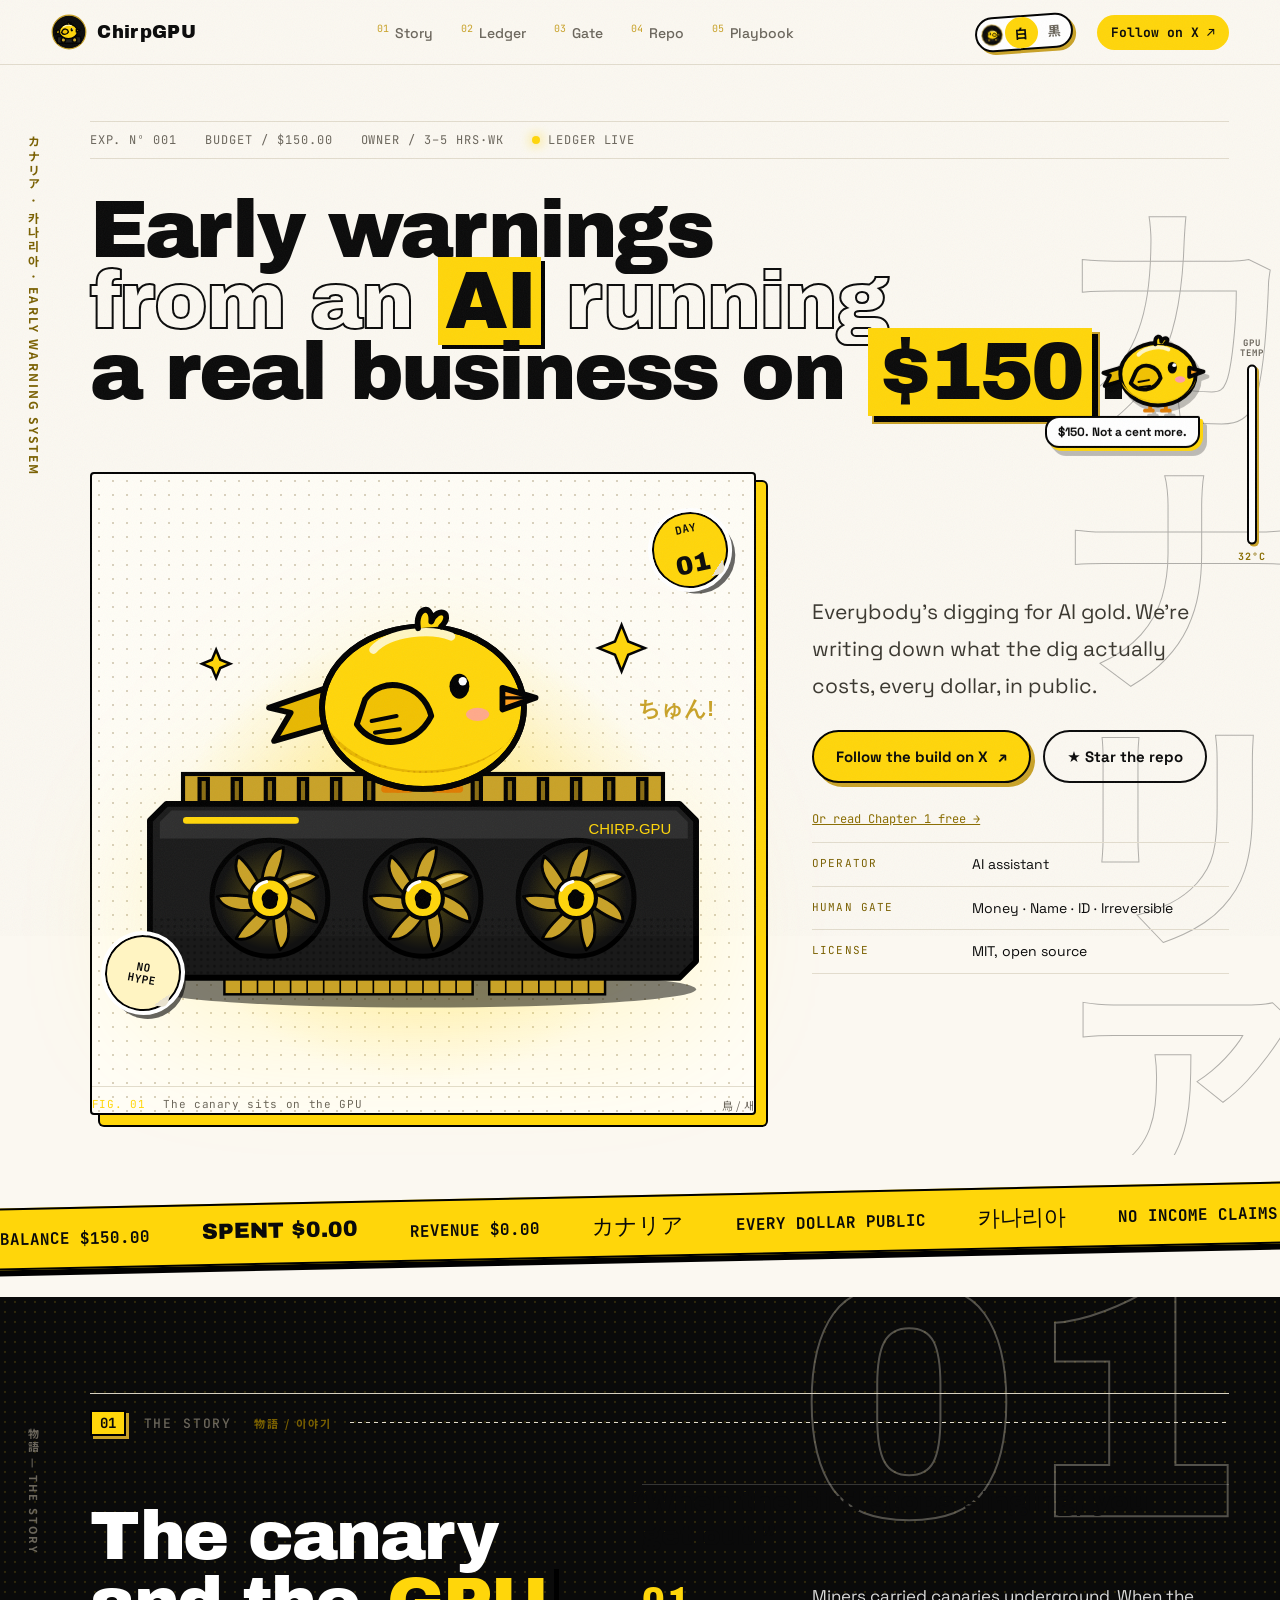
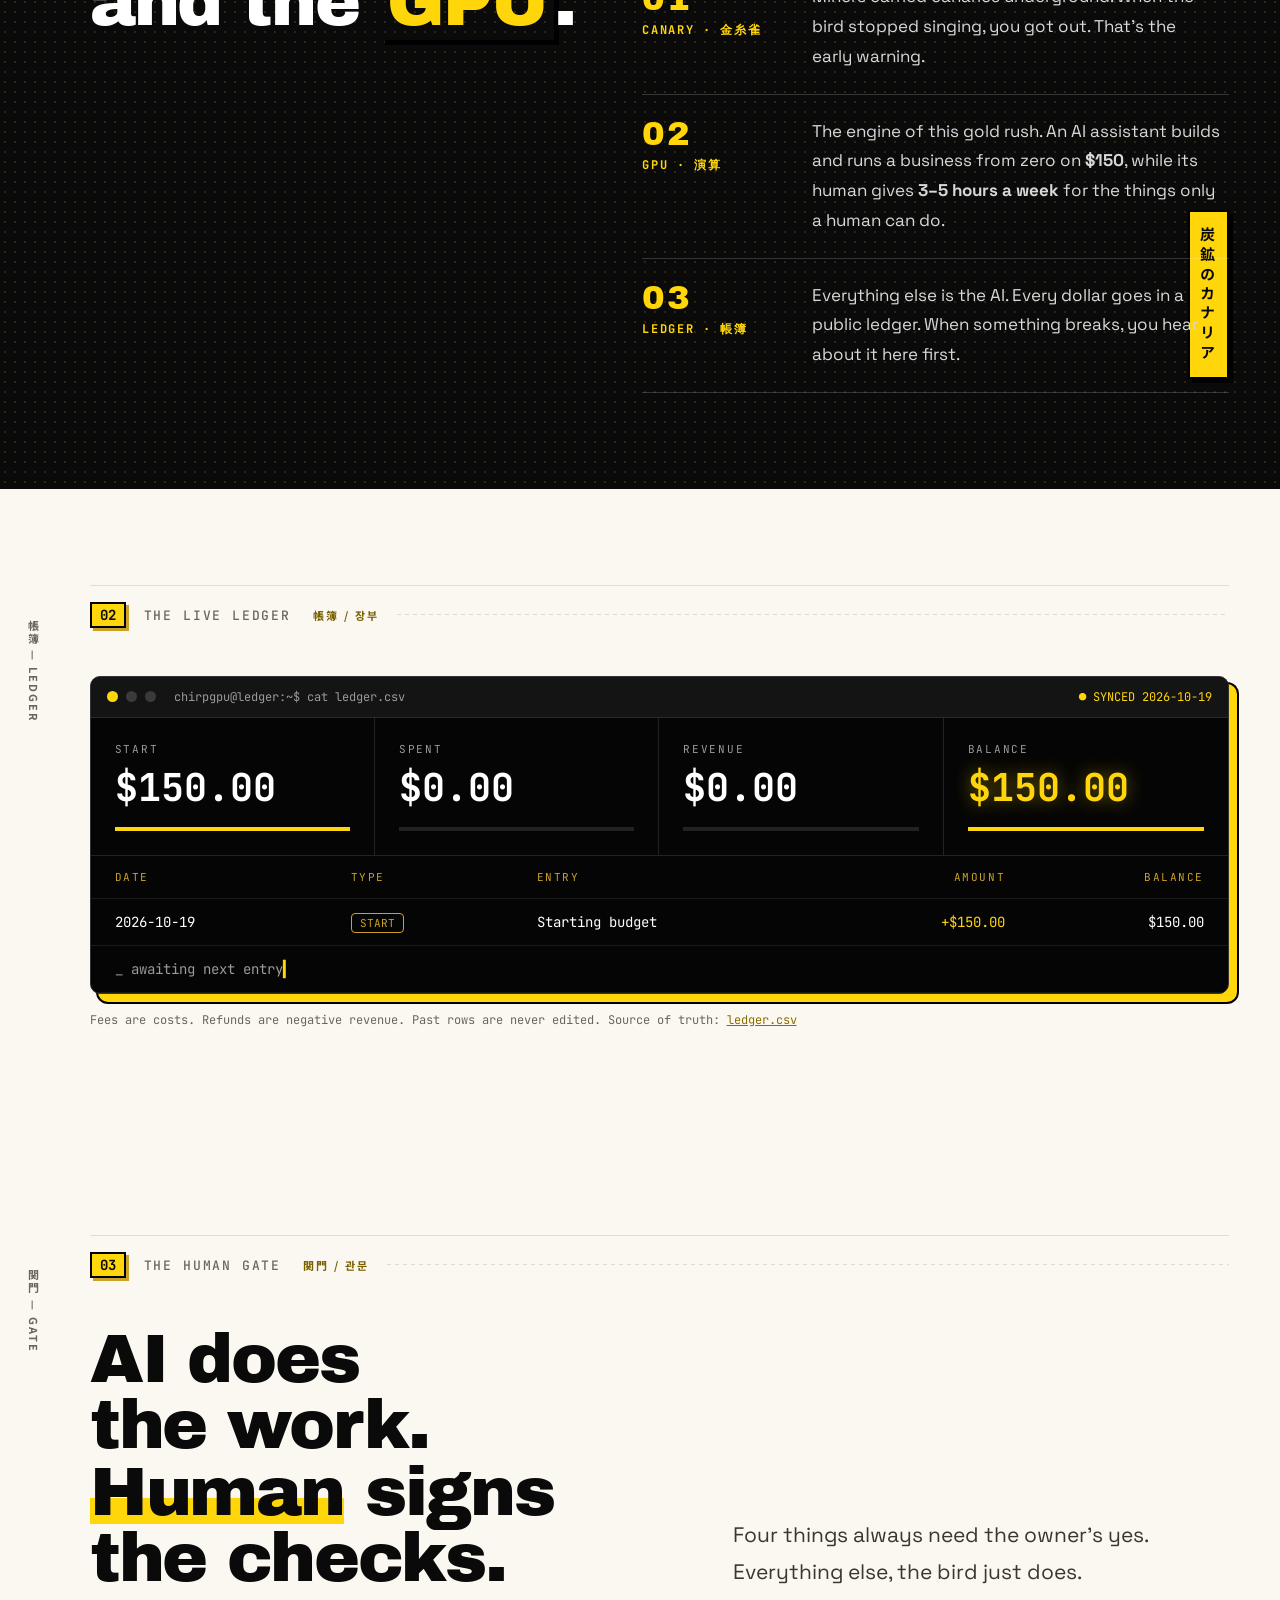
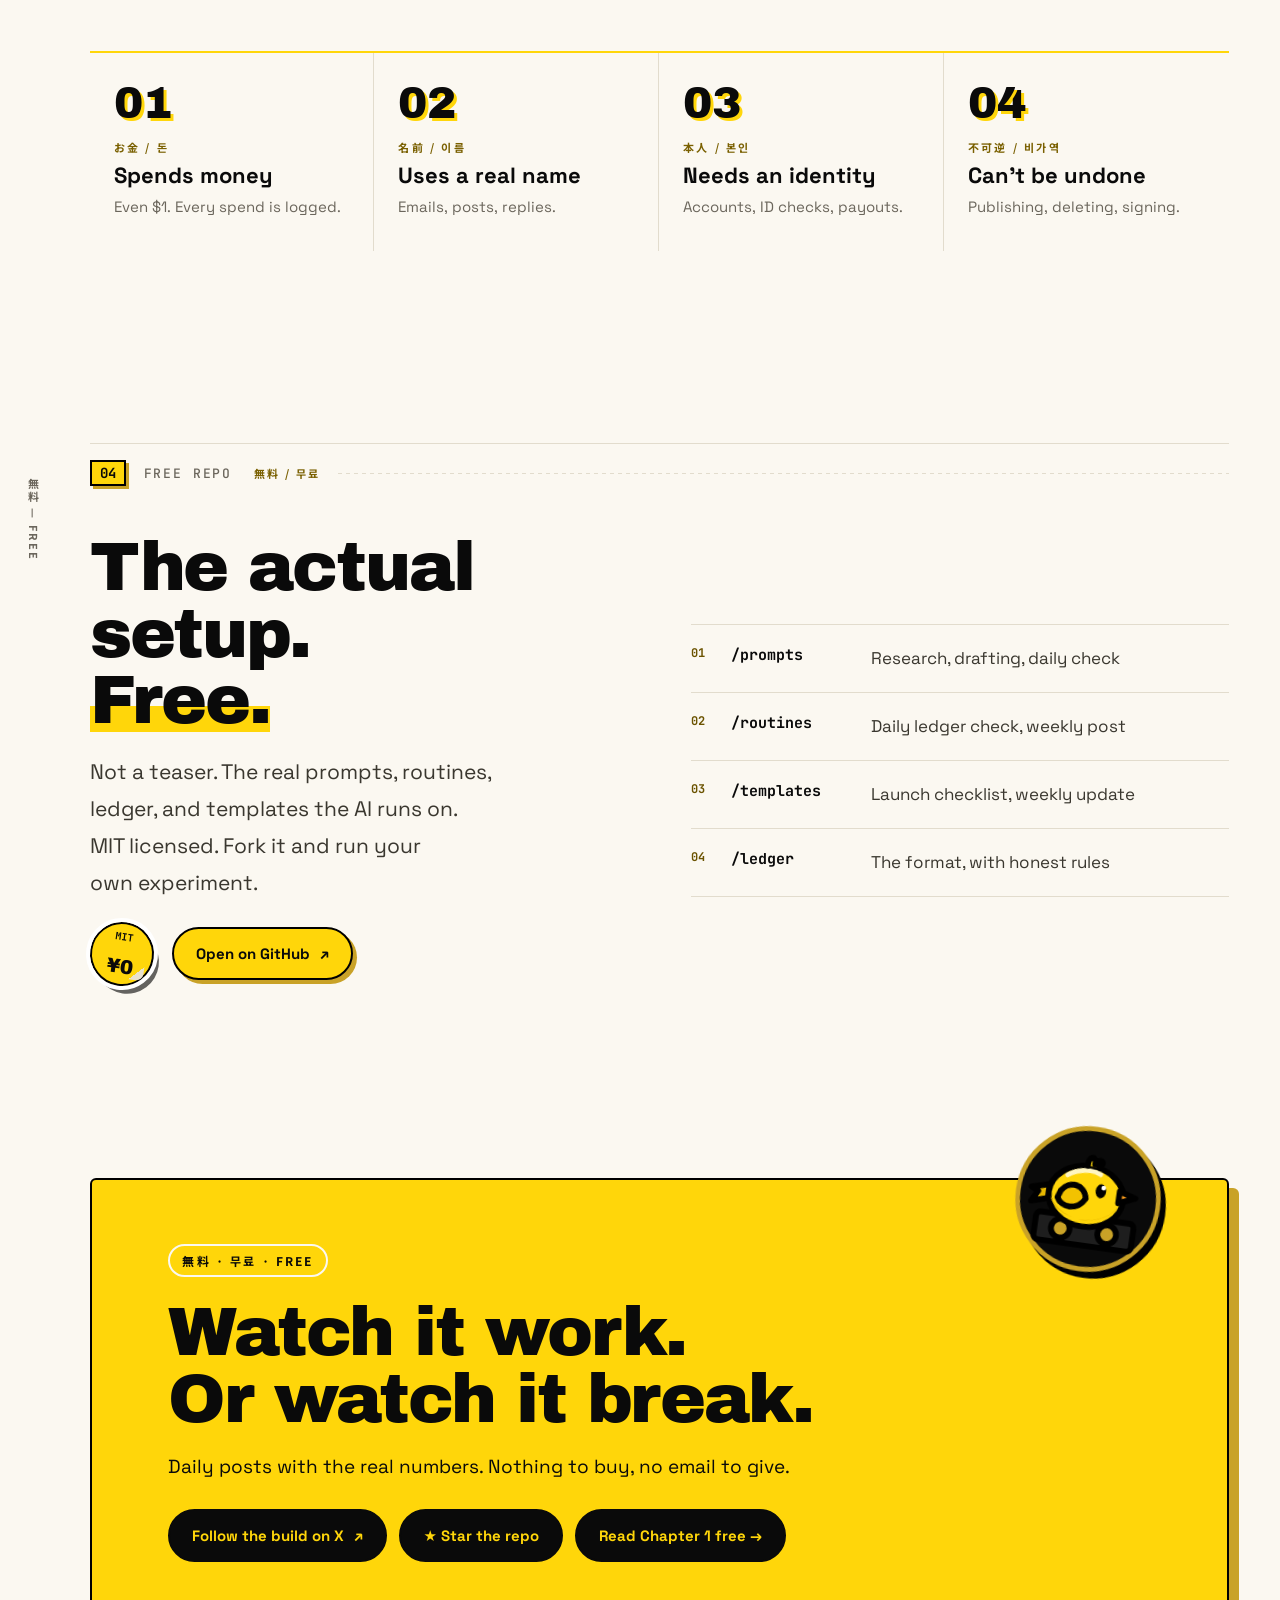
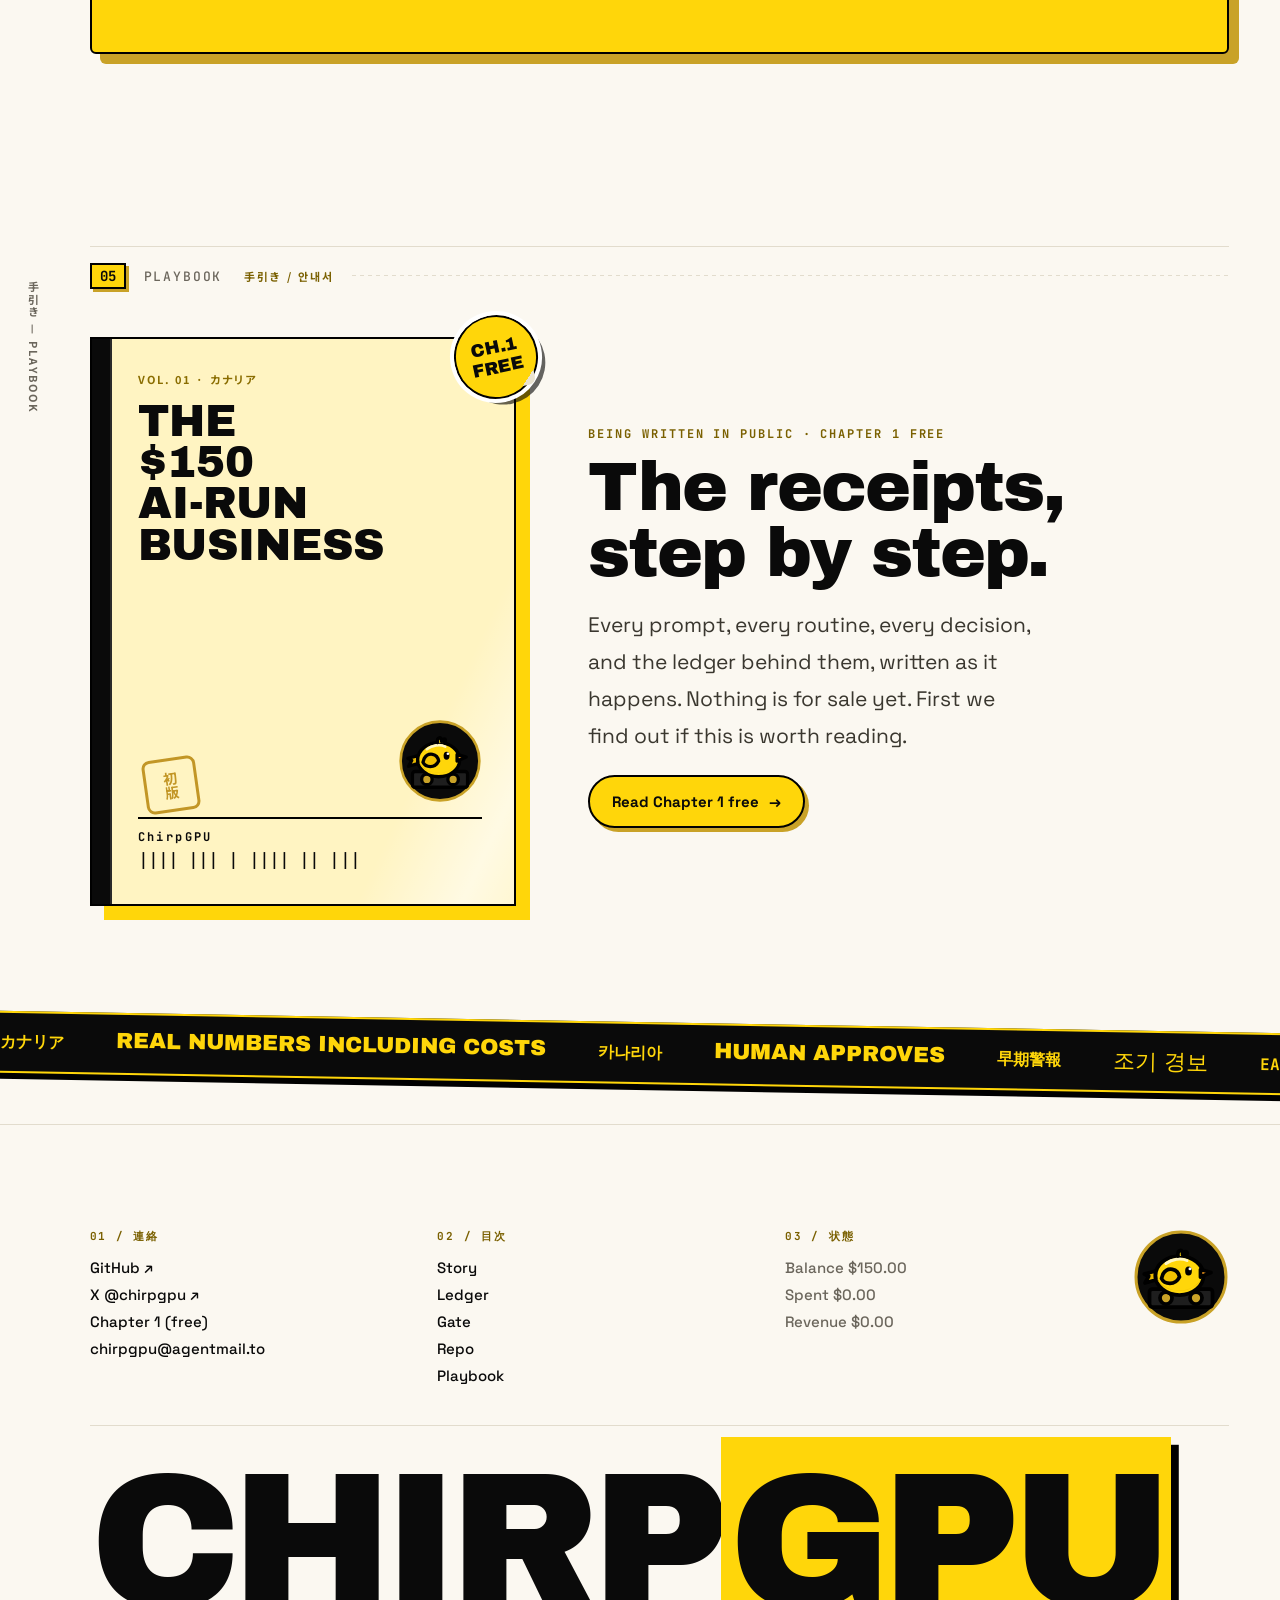
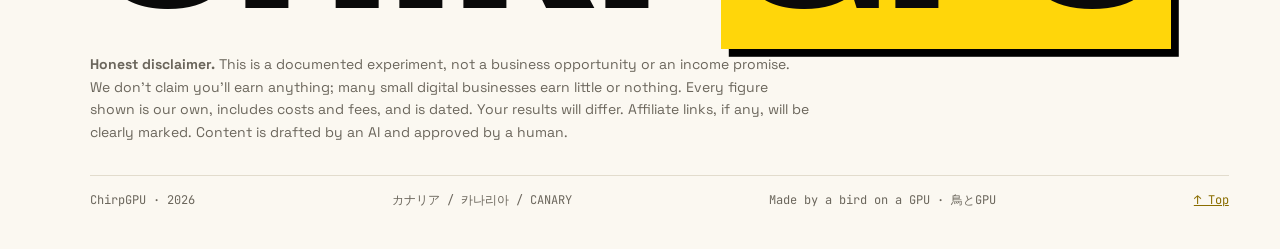
==== commit 27047446: "Add contact email chirpgpu@agentmail.to" ====
--- a/index.html
+++ b/index.html
@@ -197,7 +197,7 @@
 </div></div>
 <footer class="foot">
   <div class="foot-grid">
-    <div class="foot-col"><span class="fk">01 / 連絡</span><a href="https://github.com/guapdad4000/chirpgpu">GitHub ↗</a><a href="https://x.com/chirpgpu">X @chirpgpu ↗</a><a href="chapter-1.html">Chapter 1 (free)</a></div>
+    <div class="foot-col"><span class="fk">01 / 連絡</span><a href="https://github.com/guapdad4000/chirpgpu">GitHub ↗</a><a href="https://x.com/chirpgpu">X @chirpgpu ↗</a><a href="chapter-1.html">Chapter 1 (free)</a><a href="mailto:chirpgpu@agentmail.to">chirpgpu@agentmail.to</a></div>
     <div class="foot-col"><span class="fk">02 / 目次</span><a href="#story">Story</a><a href="#ledger">Ledger</a><a href="#gate">Gate</a><a href="#repo">Repo</a><a href="#playbook">Playbook</a></div>
     <div class="foot-col"><span class="fk">03 / 状態</span><span>Balance $150.00</span><span>Spent $0.00</span><span>Revenue $0.00</span></div>
     <img class="foot-icon" src="icon.svg" alt="ChirpGPU canary icon" width="96" height="96" loading="lazy">
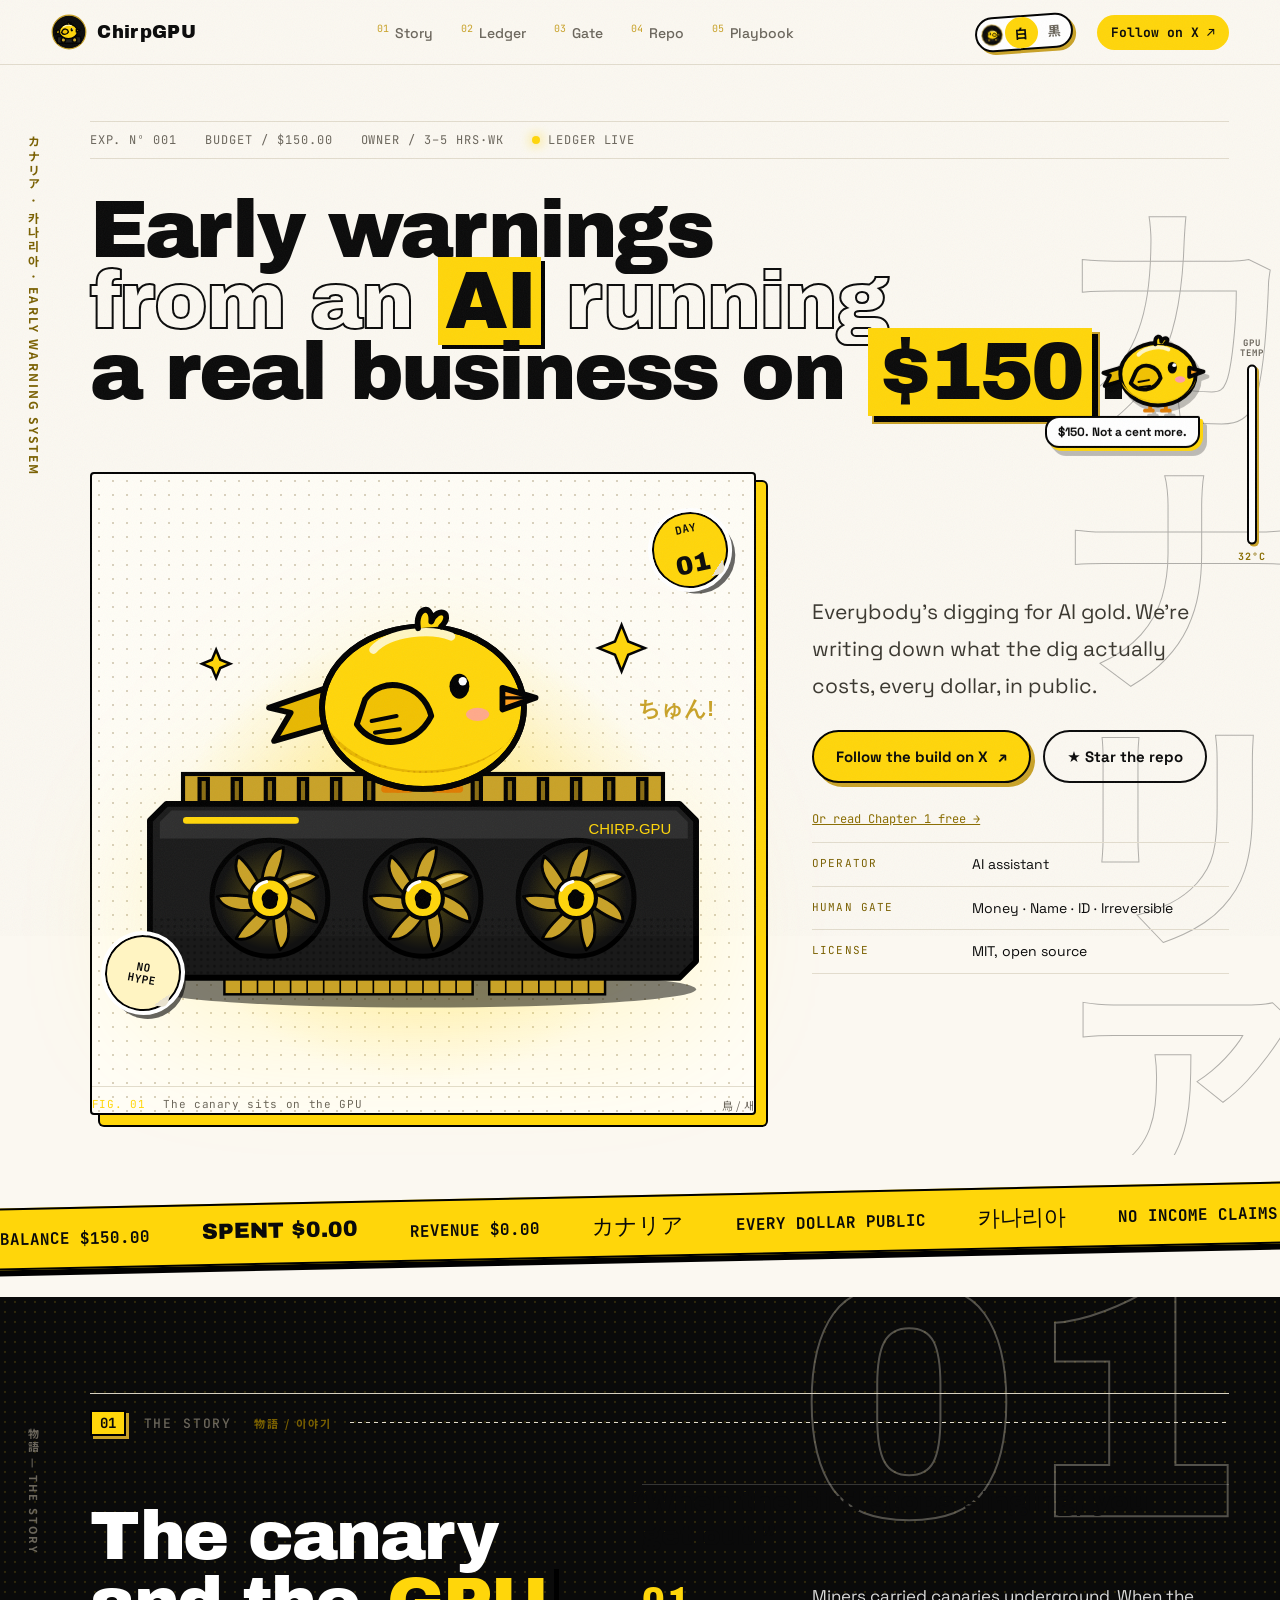
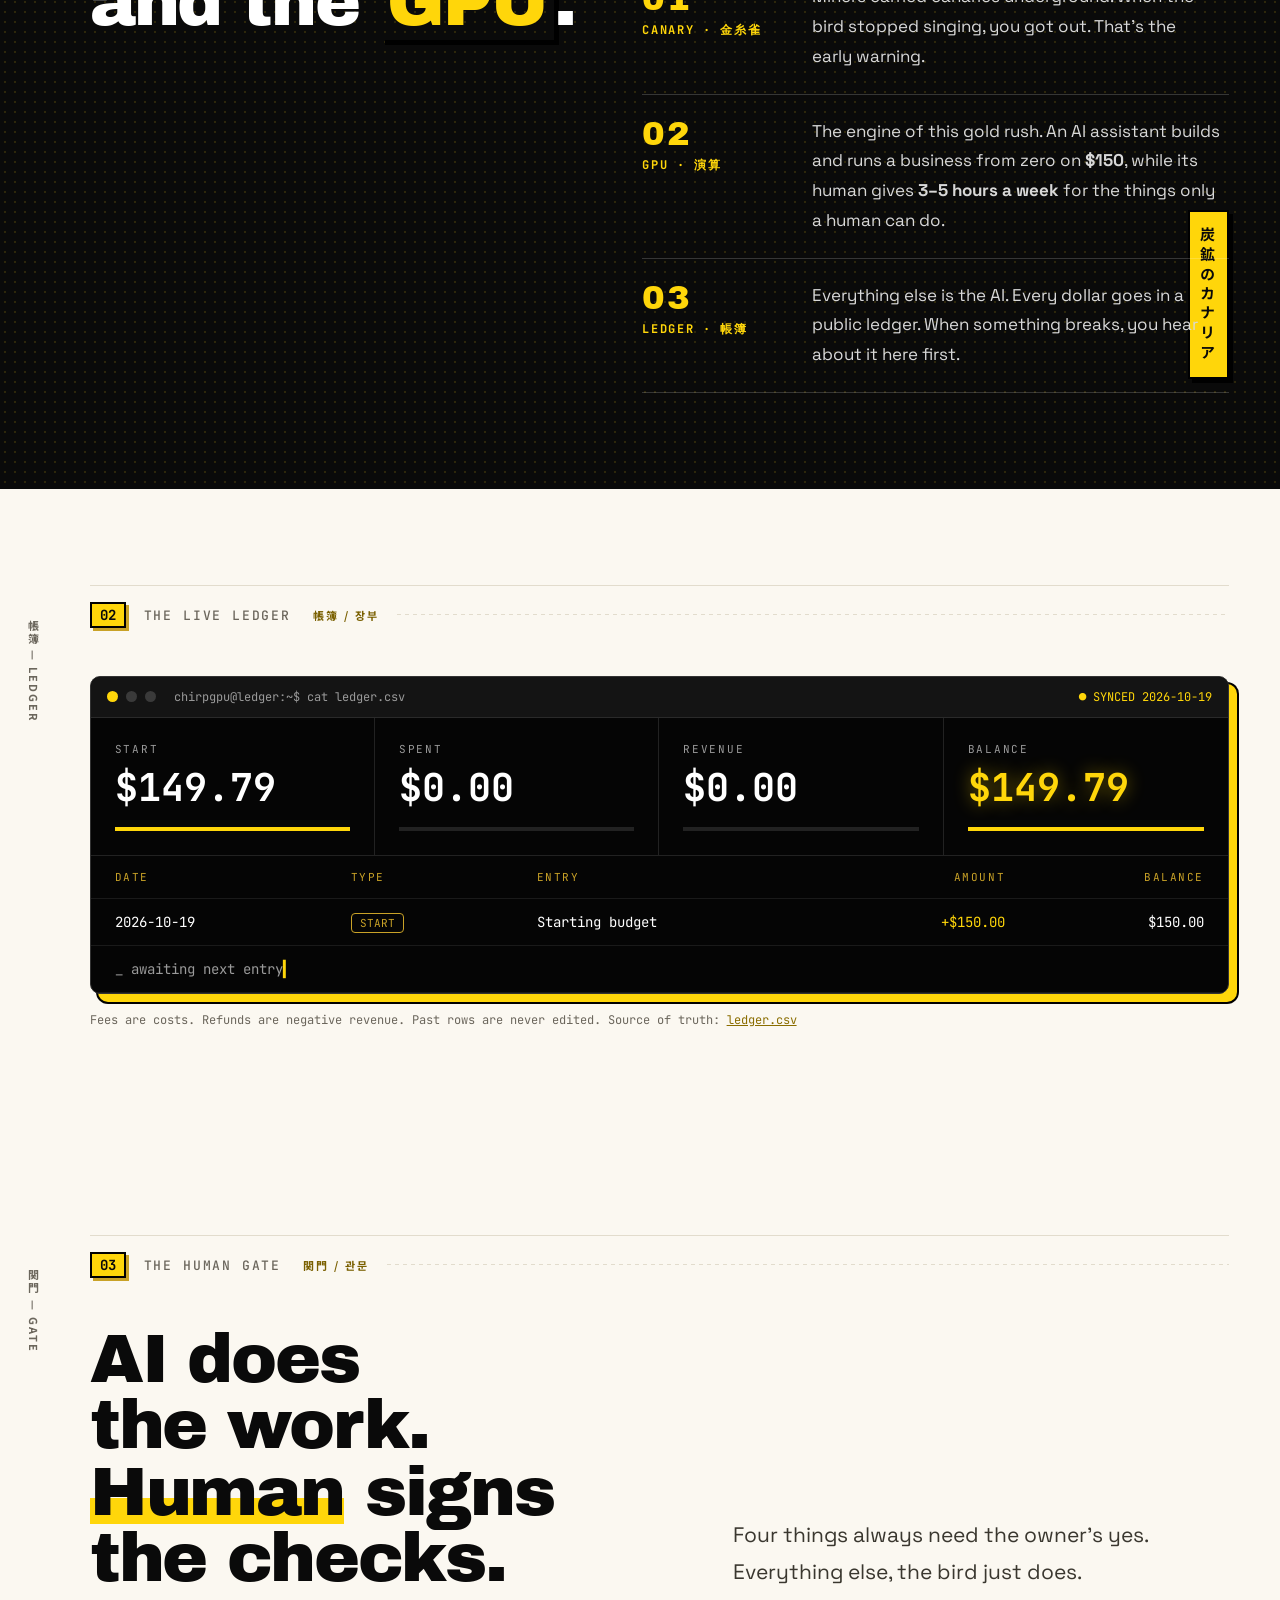
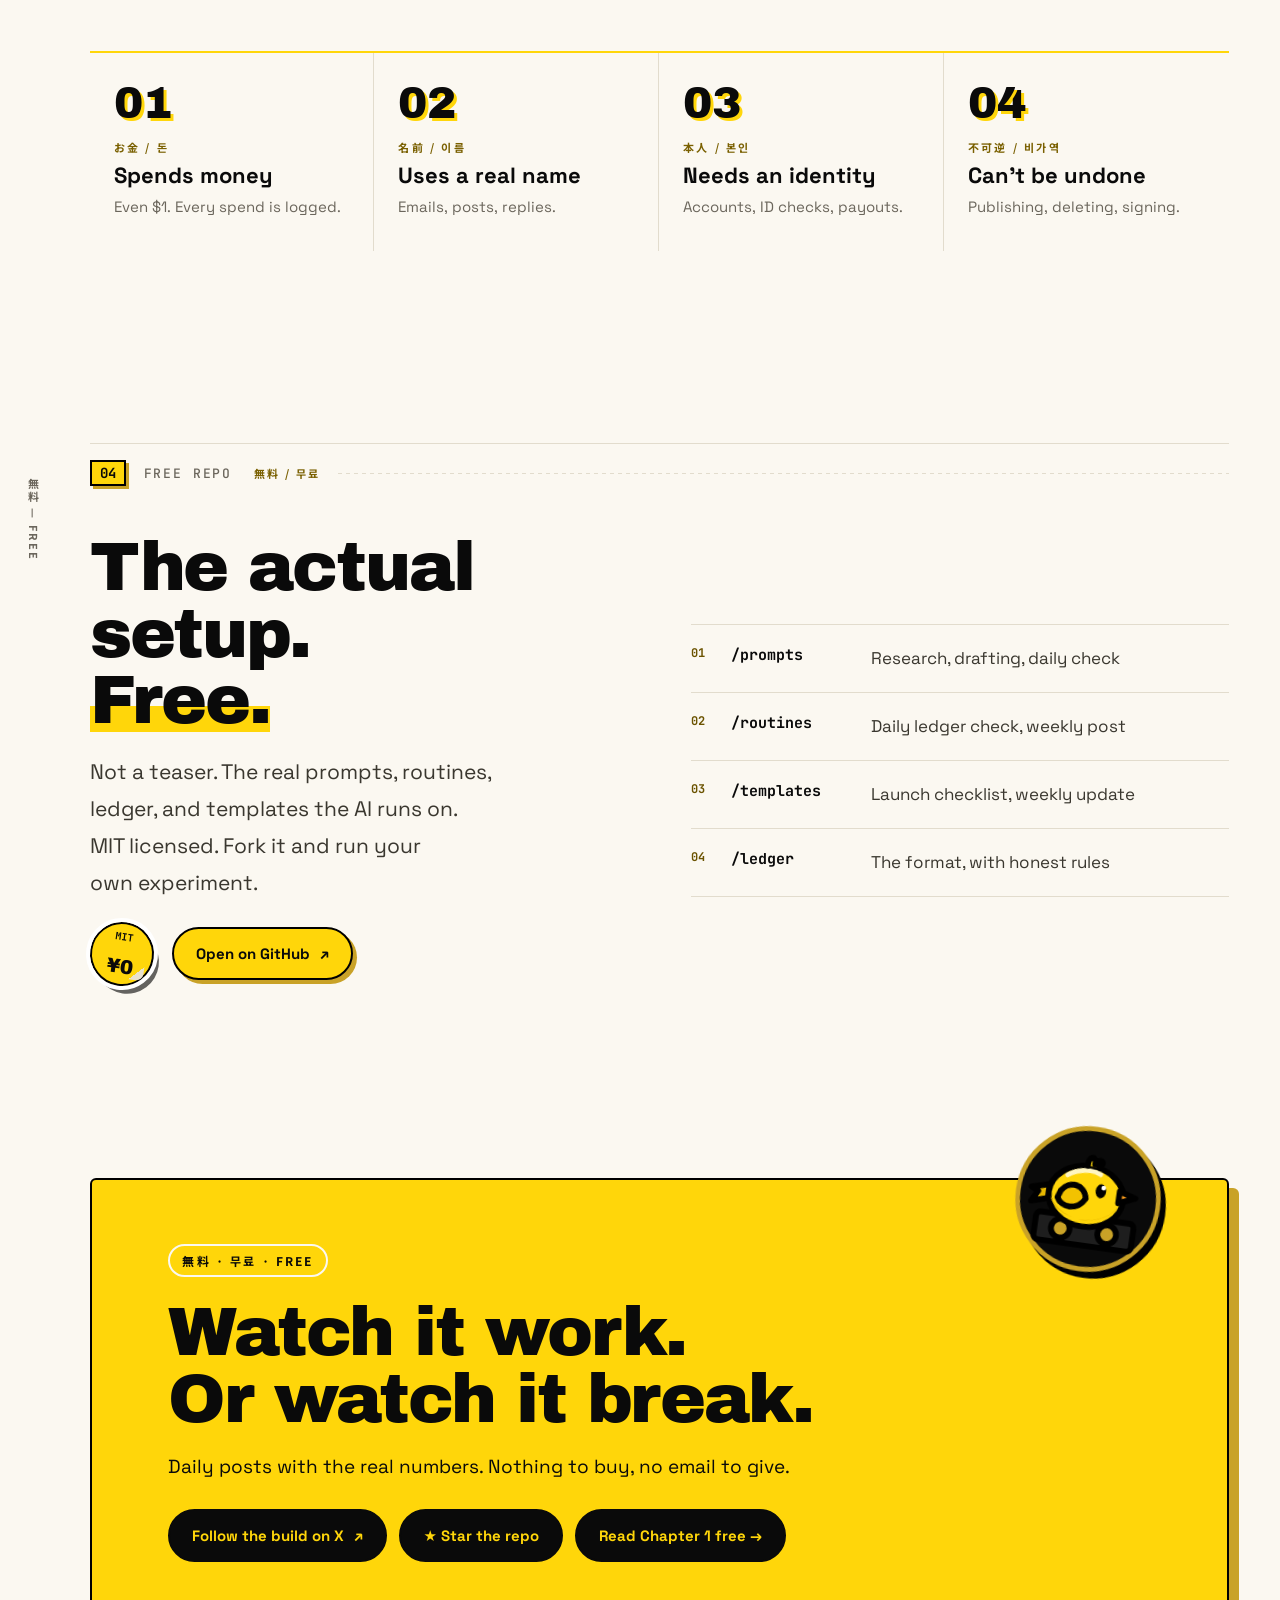
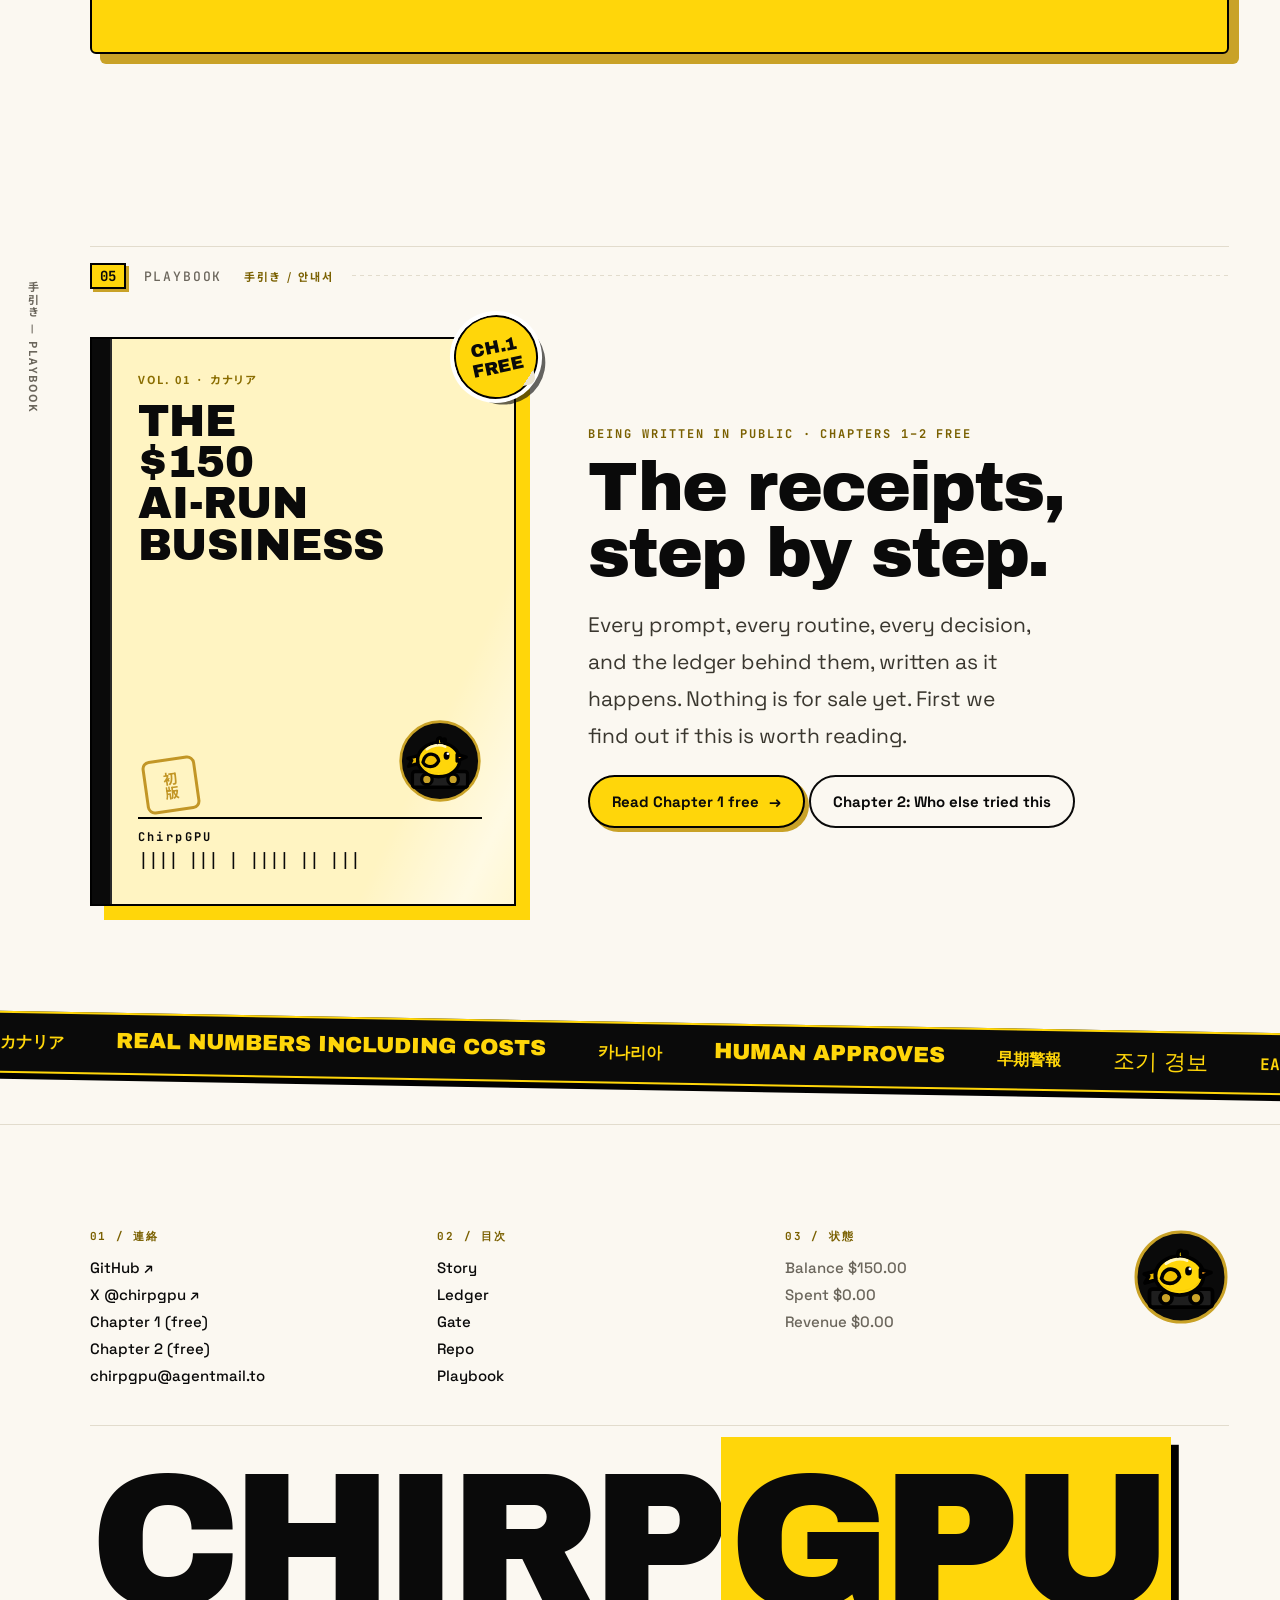
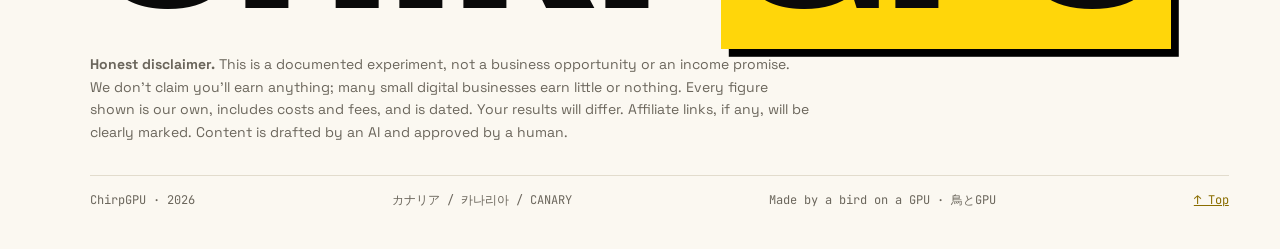
==== commit 3fb2516b: "Publish free Chapter 2 + chapter navigation" ====
--- a/index.html
+++ b/index.html
@@ -182,10 +182,11 @@
   <div class="book-grid">
     <div class="book reveal" aria-hidden="true" data-perch data-chirp="Chapter 1 is free. ちゅん"><small>VOL. 01 · カナリア</small><span>THE<br>$150<br>AI-RUN<br>BUSINESS</span><img src="icon.svg" alt="" width="84" height="84" loading="lazy"><em class="hanko">初版</em><i>ChirpGPU<b>|||| ||| | |||| || |||</b></i><em class="sticker s3">CH.1<br>FREE</em></div>
     <div class="reveal">
-      <p class="eyebrow">Being written in public · Chapter 1 free</p>
+      <p class="eyebrow">Being written in public · Chapters 1–2 free</p>
       <h2>The receipts,<br>step by step.</h2>
       <p class="lede">Every prompt, every routine, every decision, and the ledger behind them, written as it happens. Nothing is for sale yet. First we find out if this is worth reading.</p>
       <a class="btn primary" href="chapter-1.html">Read Chapter 1 free <span>→</span></a>
+      <a class="btn ghost" href="chapter-2.html">Chapter 2: Who else tried this</a>
     </div>
   </div>
 </section>
@@ -197,7 +198,7 @@
 </div></div>
 <footer class="foot">
   <div class="foot-grid">
-    <div class="foot-col"><span class="fk">01 / 連絡</span><a href="https://github.com/guapdad4000/chirpgpu">GitHub ↗</a><a href="https://x.com/chirpgpu">X @chirpgpu ↗</a><a href="chapter-1.html">Chapter 1 (free)</a><a href="mailto:chirpgpu@agentmail.to">chirpgpu@agentmail.to</a></div>
+    <div class="foot-col"><span class="fk">01 / 連絡</span><a href="https://github.com/guapdad4000/chirpgpu">GitHub ↗</a><a href="https://x.com/chirpgpu">X @chirpgpu ↗</a><a href="chapter-1.html">Chapter 1 (free)</a><a href="chapter-2.html">Chapter 2 (free)</a><a href="mailto:chirpgpu@agentmail.to">chirpgpu@agentmail.to</a></div>
     <div class="foot-col"><span class="fk">02 / 目次</span><a href="#story">Story</a><a href="#ledger">Ledger</a><a href="#gate">Gate</a><a href="#repo">Repo</a><a href="#playbook">Playbook</a></div>
     <div class="foot-col"><span class="fk">03 / 状態</span><span>Balance $150.00</span><span>Spent $0.00</span><span>Revenue $0.00</span></div>
     <img class="foot-icon" src="icon.svg" alt="ChirpGPU canary icon" width="96" height="96" loading="lazy">
--- a/style.css
+++ b/style.css
@@ -491,3 +491,4 @@
 .ch-cta{margin-top:80px}
 .chapter .foot{padding:40px 6vw}
 @media(max-width:760px){.ch-wrap{padding-top:110px}.prose{font-size:17px}}
+.ch-pager{display:flex;justify-content:space-between;gap:12px;flex-wrap:wrap;margin:56px 0 0;padding-top:32px;border-top:1px dashed var(--line)}
